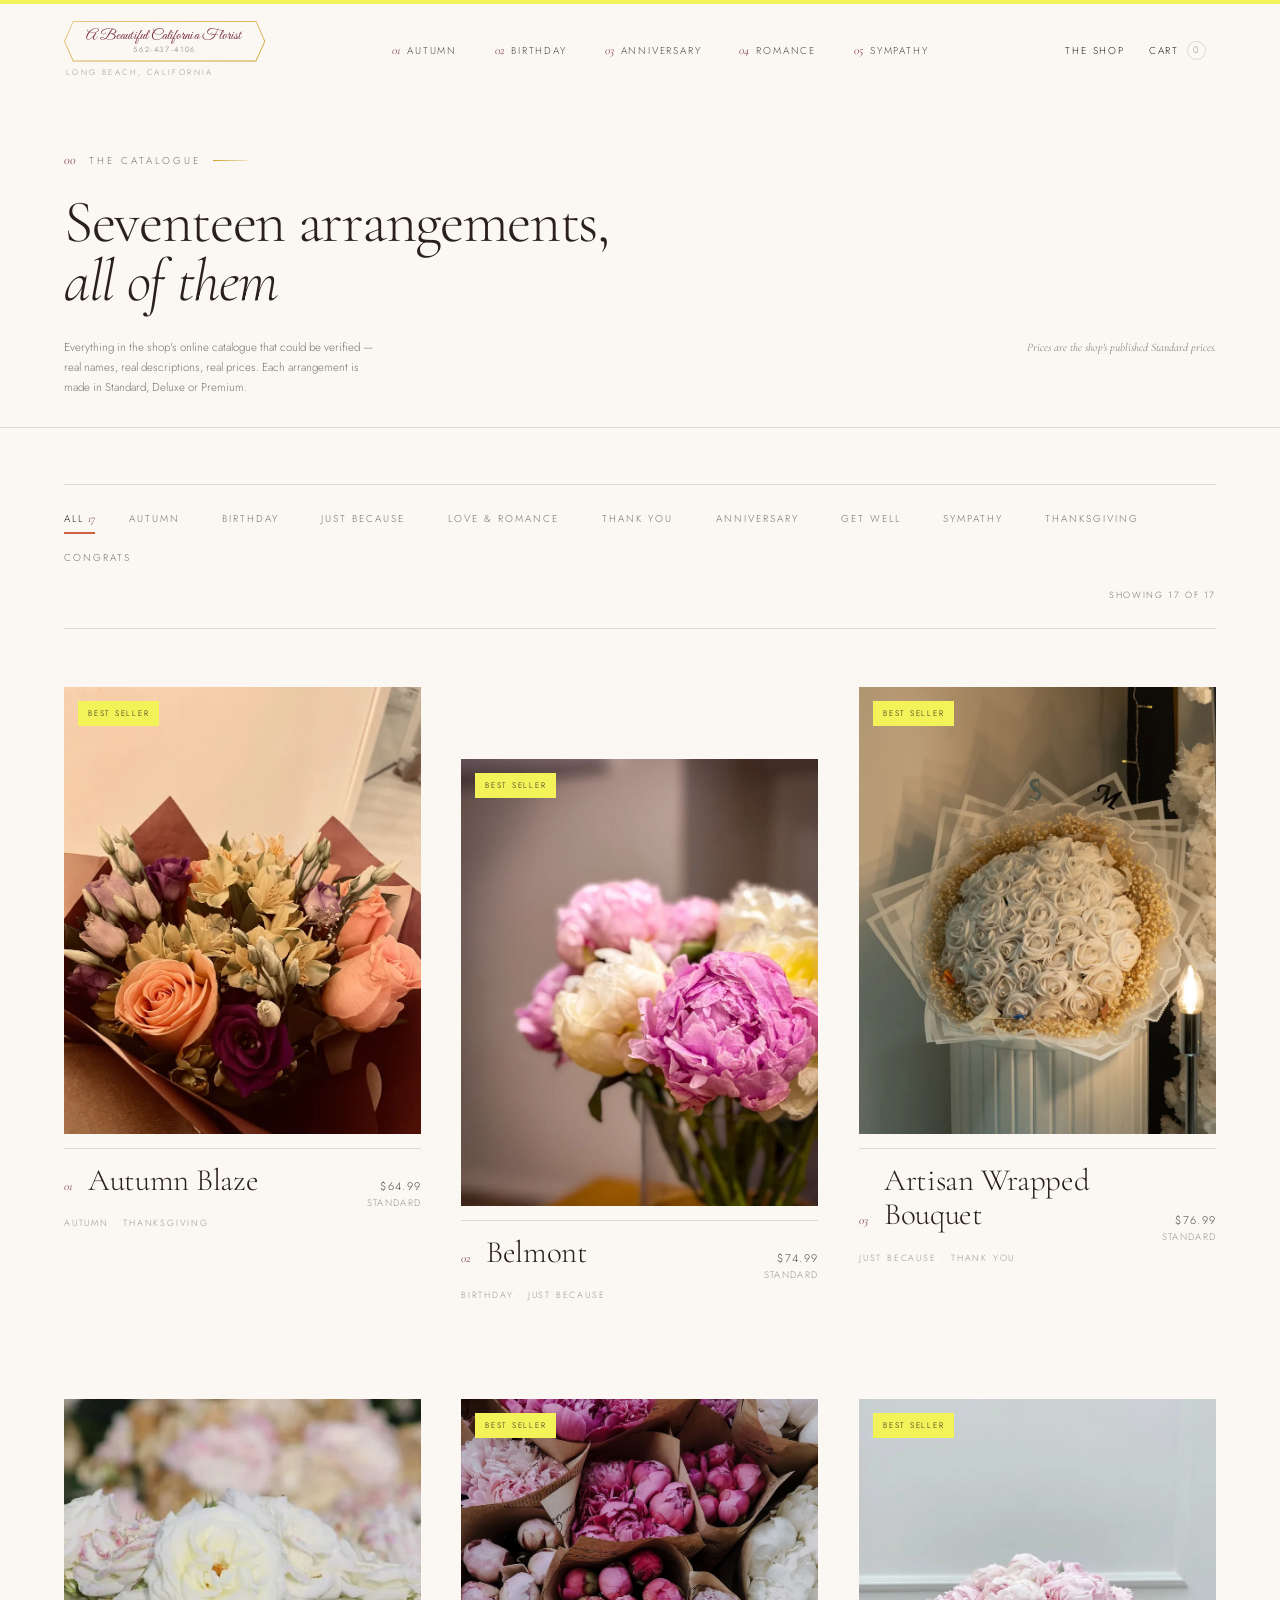
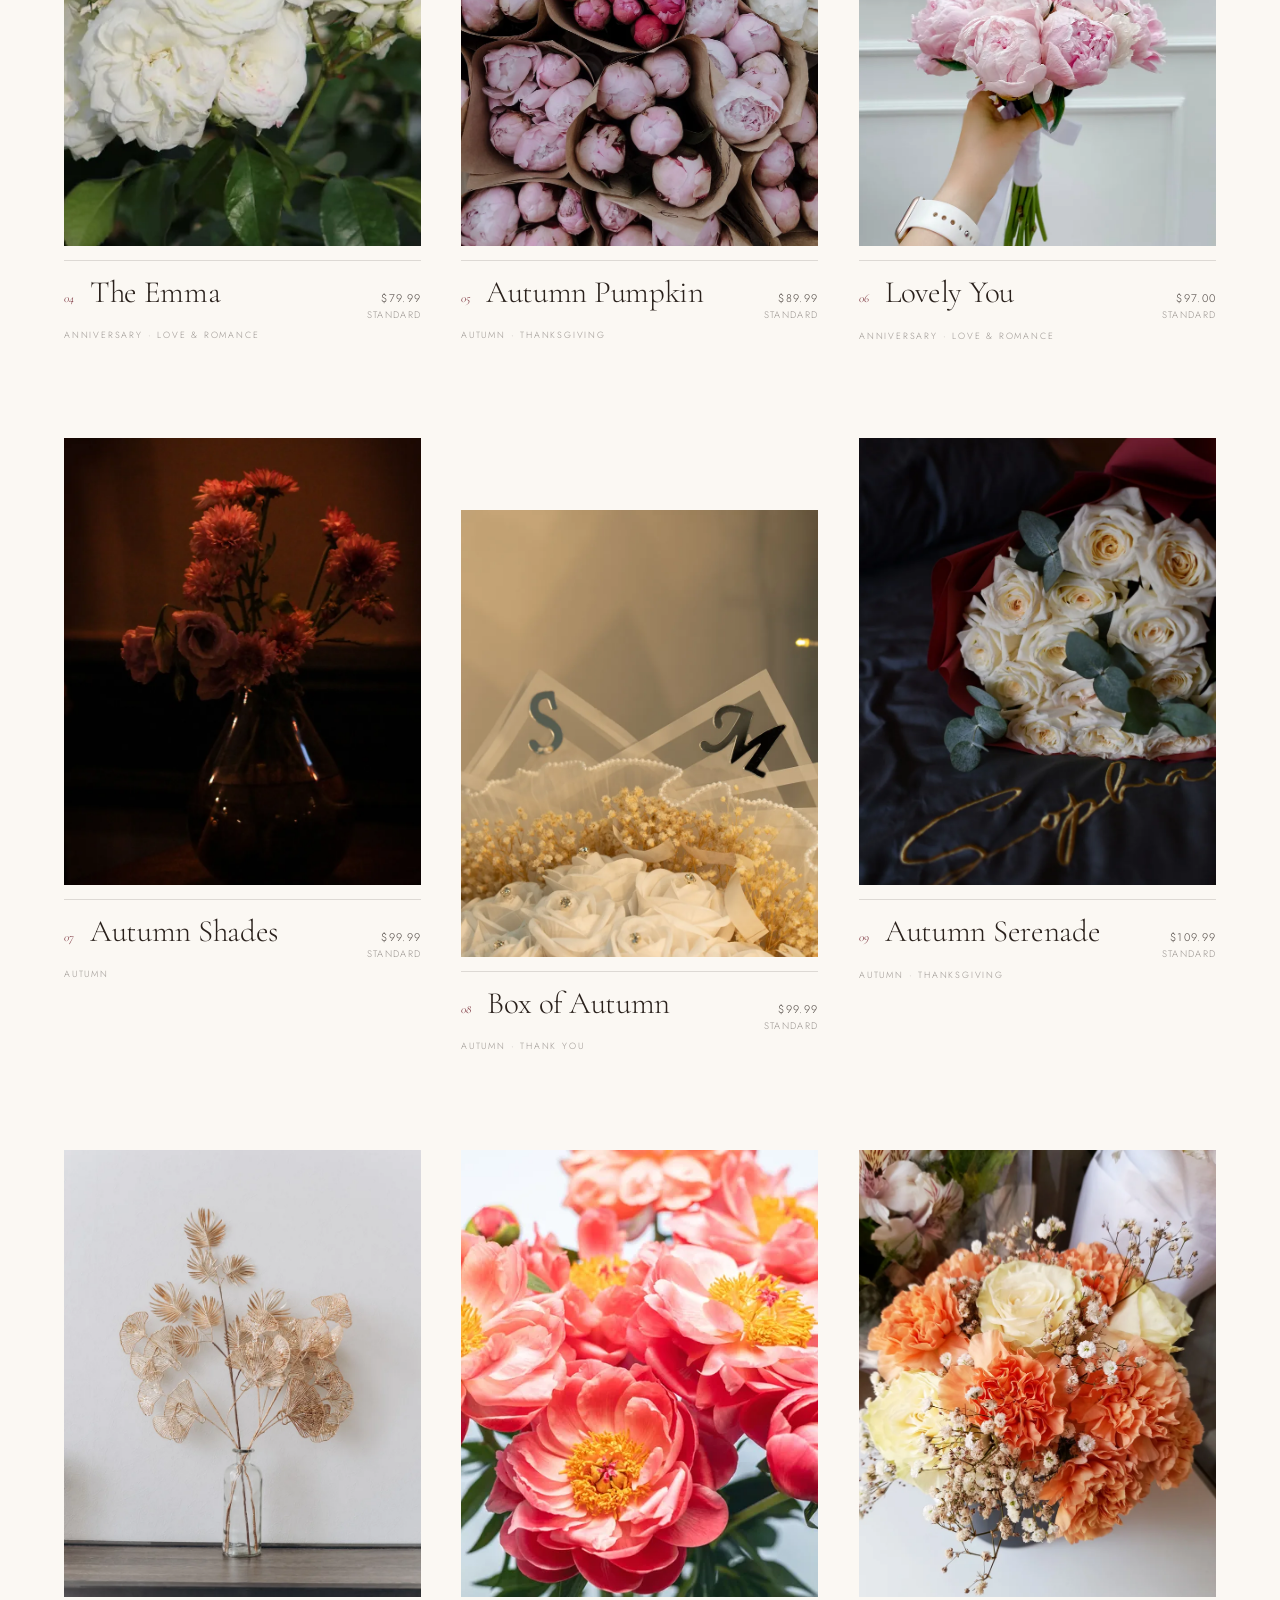
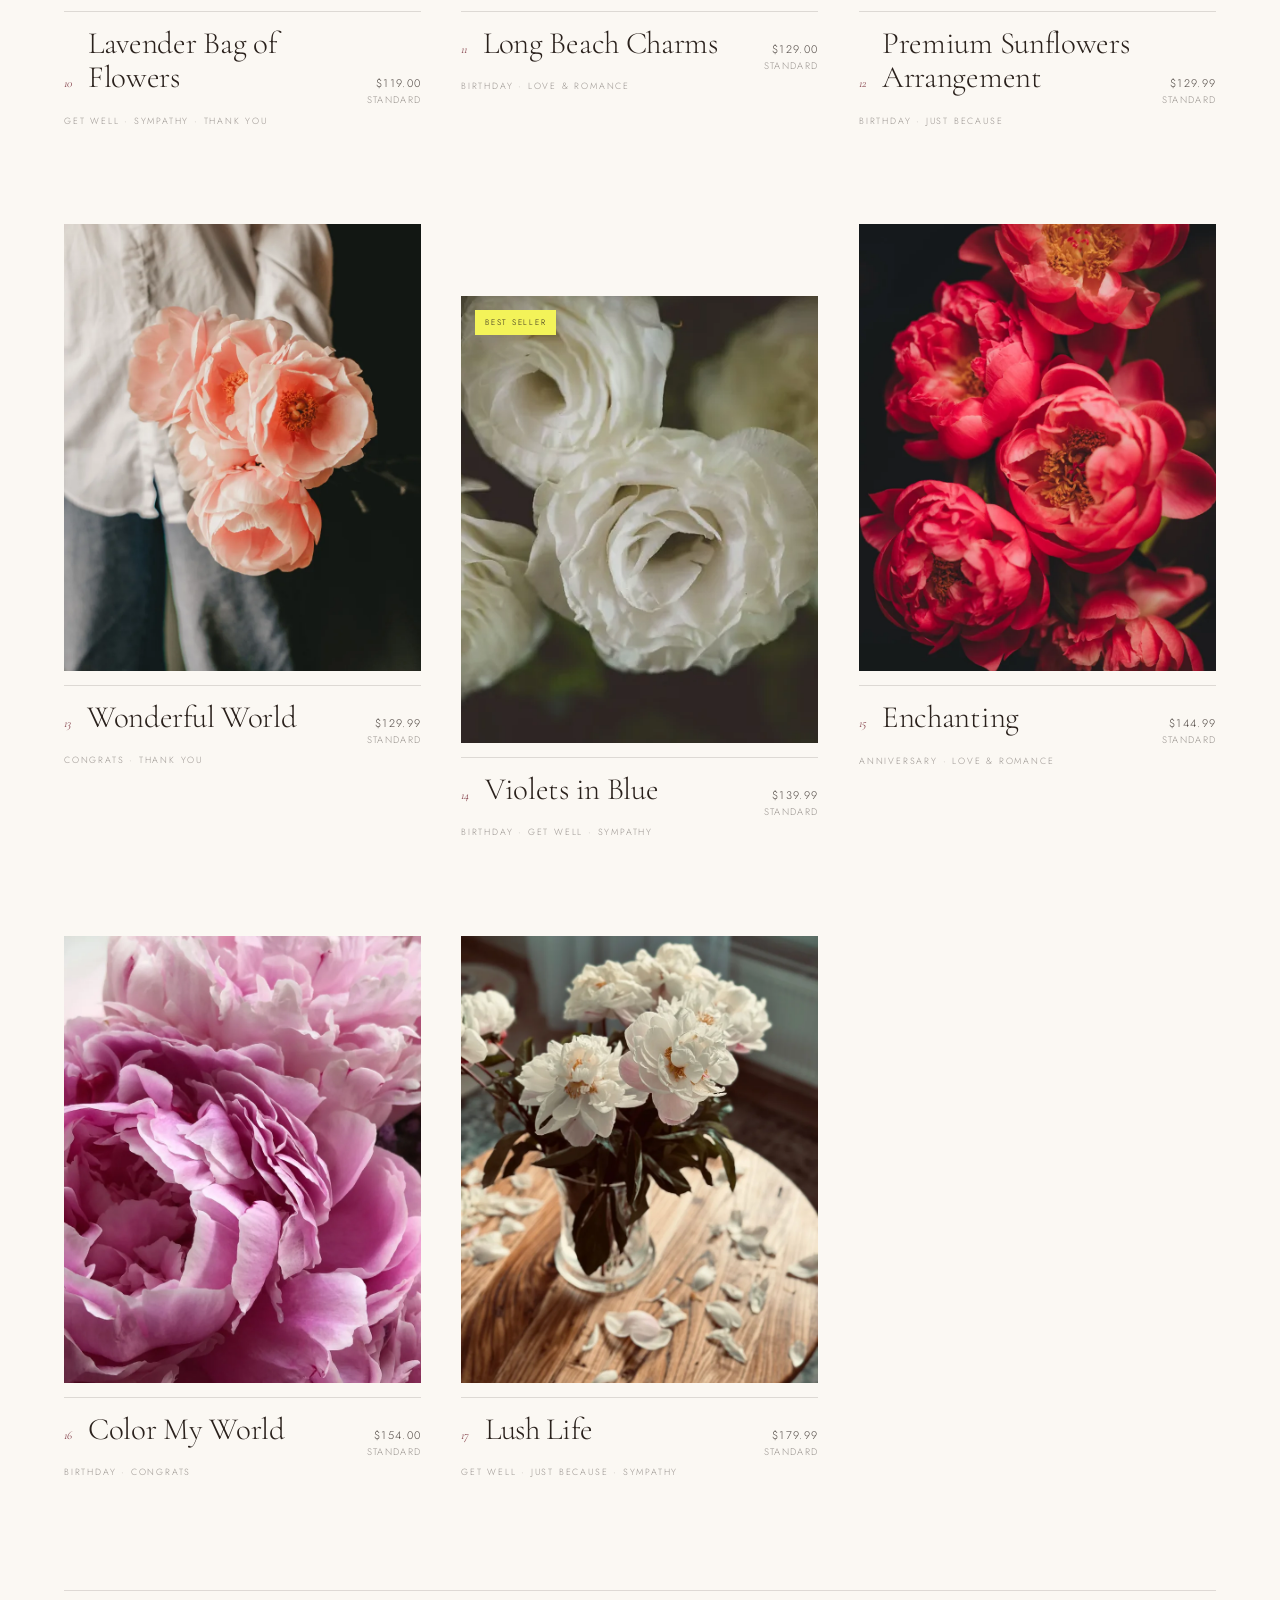
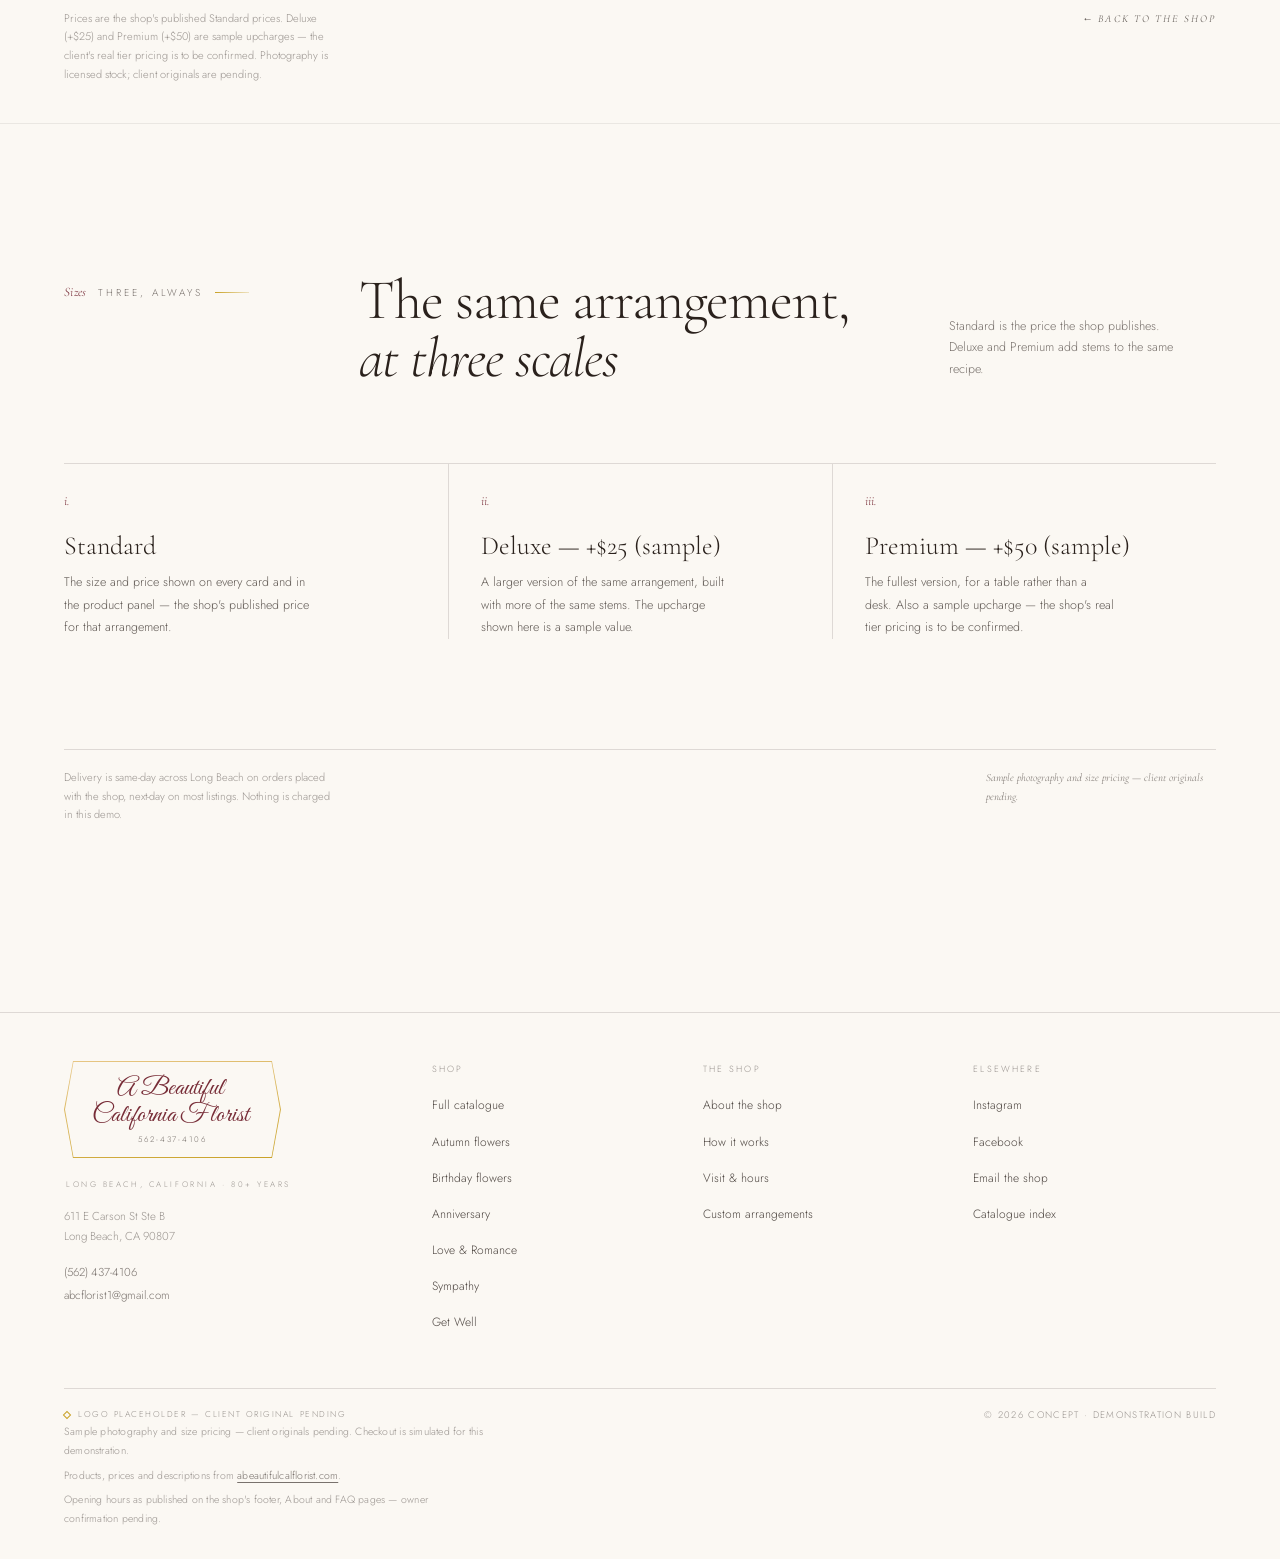
==== collection.html @ d6b0576f "Client preview: Concept A — Editorial" ====
<!doctype html>
<html lang="en" class="no-js">
<head>
<meta charset="utf-8">
<meta name="viewport" content="width=device-width, initial-scale=1">
<title>The Catalogue — A Beautiful California Florist</title>
<meta name="description" content="The full catalogue of A Beautiful California Florist, Long Beach: seventeen arrangements with the shop's own names, descriptions and prices, in three sizes.">
<meta name="theme-color" content="#FBF8F3">
<link rel="stylesheet" href="assets/fonts.css">
<link rel="stylesheet" href="assets/css/concept.css">
<link rel="stylesheet" href="assets/css/overlay.css">
<script>document.documentElement.classList.remove('no-js');document.documentElement.classList.add('js');</script>
<noscript><style>[data-reveal]{opacity:1!important;transform:none!important}.hero-title .line>span{transform:none!important}</style></noscript>
<script defer src="assets/vendor/motion.min.js"></script>
<script defer src="assets/vendor/embla.umd.js"></script>
<script defer src="assets/data/client-catalogue.js"></script>
<script defer src="assets/js/abc-motion.js"></script>
<script defer src="assets/js/catalogue.js"></script>
<script defer src="assets/js/concept.js"></script>
</head>
<body data-page="collection">

<a class="skip-link" href="#main">Skip to content</a>

<header class="site-header" data-header>
  <div class="wrap header-inner">
    <a class="brand" href="index.html" aria-label="A Beautiful California Florist — home">
      <span class="brand-hex">
        <span class="brand-script">A Beautiful California Florist</span>
        <span class="brand-phone">562-437-4106</span>
      </span>
      <span class="brand-sub">Long Beach, California</span>
    </a>

    <nav class="nav-index" aria-label="Shop by occasion">
      <ol>
        <li><a href="index.html#collection" data-nav-filter="autumn"><span class="idx">01</span>Autumn</a></li>
        <li><a href="index.html#collection" data-nav-filter="birthday"><span class="idx">02</span>Birthday</a></li>
        <li><a href="index.html#collection" data-nav-filter="anniversary"><span class="idx">03</span>Anniversary</a></li>
        <li><a href="index.html#collection" data-nav-filter="love-and-romance"><span class="idx">04</span>Romance</a></li>
        <li><a href="index.html#collection" data-nav-filter="sympathy-and-funeral"><span class="idx">05</span>Sympathy</a></li>
      </ol>
    </nav>

    <div class="header-tools">
      <a class="tool-btn tool-btn--catalogue" href="index.html">The shop</a>
      <button class="tool-btn" type="button" data-cart-open aria-haspopup="dialog" aria-controls="cart-drawer">
        Cart <span class="cart-count" data-cart-count data-empty="true">0</span>
      </button>
      <button class="menu-trigger tool-btn" type="button" data-menu-open aria-expanded="false" aria-controls="menu-panel">
        <span>Menu</span>
        <span class="bars" aria-hidden="true"><span></span><span></span></span>
      </button>
    </div>
  </div>
</header>

<main id="main">

  <section class="page-head">
    <div class="wrap" data-cascade data-cascade-step="80">
      <p class="eyebrow" data-reveal><span class="num">00</span>The Catalogue</p>
      <h1 class="page-title" data-reveal>Seventeen arrangements,<br><em>all of them</em></h1>
      <div class="page-head-foot" data-reveal>
        <p>Everything in the shop's online catalogue that could be verified — real names, real descriptions, real prices. Each arrangement is made in Standard, Deluxe or Premium.</p>
        <p class="italic-cap">Prices are the shop's published Standard prices.</p>
      </div>
    </div>
  </section>

  <section class="section catalogue" id="catalogue" aria-labelledby="catalogue-title">
    <div class="wrap">
      <h2 class="sr-only" id="catalogue-title">All arrangements</h2>

      <div class="filters" role="group" aria-label="Filter by occasion" data-filters></div>

      <div class="product-grid" data-product-grid data-products="all">
        <noscript>
          <p class="section-note">The catalogue is loaded from the shop's data file. Enable JavaScript to browse it.</p>
        </noscript>
      </div>

      <div class="collection-foot">
        <p>Prices are the shop's published Standard prices. Deluxe (+$25) and Premium (+$50) are sample upcharges — the client's real tier pricing is to be confirmed. Photography is licensed stock; client originals are pending.</p>
        <p class="italic-cap"><a class="ulink" href="index.html">← Back to the shop</a></p>
      </div>
    </div>
  </section>

  <section class="section" aria-labelledby="sizes-title" style="border-top:1px solid var(--rule-soft)">
    <div class="wrap">
      <header class="sec-head" data-cascade data-cascade-step="80">
        <p class="eyebrow" data-reveal><span class="num">Sizes</span>Three, always</p>
        <h2 class="sec-title" id="sizes-title" data-reveal>The same arrangement,<br><em>at three scales</em></h2>
        <p class="sec-note" data-reveal>Standard is the price the shop publishes. Deluxe and Premium add stems to the same recipe.</p>
      </header>
      <div class="steps" data-cascade data-cascade-step="90">
        <article class="step" data-reveal>
          <span class="step-no">i.</span>
          <h3>Standard</h3>
          <p>The size and price shown on every card and in the product panel — the shop's published price for that arrangement.</p>
        </article>
        <article class="step" data-reveal>
          <span class="step-no">ii.</span>
          <h3>Deluxe — +$25 (sample)</h3>
          <p>A larger version of the same arrangement, built with more of the same stems. The upcharge shown here is a sample value.</p>
        </article>
        <article class="step" data-reveal>
          <span class="step-no">iii.</span>
          <h3>Premium — +$50 (sample)</h3>
          <p>The fullest version, for a table rather than a desk. Also a sample upcharge — the shop's real tier pricing is to be confirmed.</p>
        </article>
      </div>
      <div class="collection-foot">
        <p>Delivery is same-day across Long Beach on orders placed with the shop, next-day on most listings. Nothing is charged in this demo.</p>
        <p class="italic-cap">Sample photography and size pricing — client originals pending.</p>
      </div>
    </div>
  </section>

</main>

<footer class="site-footer">
  <div class="wrap">
    <div class="footer-grid">
      <div class="footer-brand">
        <span class="brand-hex footer-hex">
          <span class="brand-script">A Beautiful<br>California Florist</span>
          <span class="brand-phone">562-437-4106</span>
        </span>
        <span class="brand-sub">Long Beach, California · 80+ years</span>
        <p>611 E Carson St Ste B<br>Long Beach, CA 90807</p>
        <div class="footer-contact">
          <a href="tel:+15624374106">(562) 437-4106</a>
          <a href="mailto:abcflorist1@gmail.com">abcflorist1@gmail.com</a>
        </div>
      </div>
      <nav class="footer-col" aria-label="Shop by occasion">
        <h4>Shop</h4>
        <ul>
          <li><a href="collection.html">Full catalogue</a></li>
          <li><a href="index.html#collection" data-footer-filter="autumn">Autumn flowers</a></li>
          <li><a href="index.html#collection" data-footer-filter="birthday">Birthday flowers</a></li>
          <li><a href="index.html#collection" data-footer-filter="anniversary">Anniversary</a></li>
          <li><a href="index.html#collection" data-footer-filter="love-and-romance">Love &amp; Romance</a></li>
          <li><a href="index.html#collection" data-footer-filter="sympathy-and-funeral">Sympathy</a></li>
          <li><a href="index.html#collection" data-footer-filter="get-well">Get Well</a></li>
        </ul>
      </nav>
      <nav class="footer-col" aria-label="The shop">
        <h4>The shop</h4>
        <ul>
          <li><a href="index.html#house">About the shop</a></li>
          <li><a href="index.html#atelier">How it works</a></li>
          <li><a href="index.html#visit">Visit &amp; hours</a></li>
          <li><a href="index.html#visit">Custom arrangements</a></li>
        </ul>
      </nav>
      <div class="footer-col">
        <h4>Elsewhere</h4>
        <ul>
          <li><a href="https://www.instagram.com/abc_florist/" rel="noopener">Instagram</a></li>
          <li><a href="https://www.facebook.com/abeautifulcaliforniaflorist/" rel="noopener">Facebook</a></li>
          <li><a href="mailto:abcflorist1@gmail.com">Email the shop</a></li>
          <li><a href="collection.html#catalogue">Catalogue index</a></li>
        </ul>
      </div>
    </div>

    <div class="footer-bottom">
      <div>
        <p class="logo-note">Logo placeholder — client original pending</p>
        <p class="footer-note">Sample photography and size pricing — client originals pending. Checkout is simulated for this demonstration.</p>
        <p class="footer-note">Products, prices and descriptions from <a href="https://abeautifulcalflorist.com">abeautifulcalflorist.com</a>.</p>
        <p class="footer-note">Opening hours as published on the shop's footer, About and FAQ pages — owner confirmation pending.</p>
      </div>
      <span>© 2026 Concept · Demonstration build</span>
    </div>
  </div>
</footer>

<!-- ================= OVERLAYS ================= -->
<div class="scrim" data-scrim hidden></div>

<!-- Cart drawer -->
<aside class="drawer" id="cart-drawer" role="dialog" aria-modal="true" aria-labelledby="cart-title" aria-hidden="true" hidden tabindex="-1" data-cart-drawer>
  <div class="drawer-head">
    <div class="d-title">
      <h2 id="cart-title">Your cart</h2>
      <span class="d-count" data-cart-count-label>Empty</span>
    </div>
    <button class="overlay-close" type="button" data-cart-close aria-label="Close cart"><span class="x" aria-hidden="true"></span>Close</button>
  </div>

  <div class="drawer-body" data-cart-body></div>

  <div class="drawer-foot">
    <div class="gift-wrap" data-gift-wrap>
      <label for="gift-message">Gift message <span class="g-hint">saved with your order</span></label>
      <textarea id="gift-message" data-gift maxlength="240" rows="2" placeholder="For the table on Sunday — with love, A." aria-describedby="gift-error"></textarea>
      <p class="field-error" id="gift-error" data-error></p>
    </div>
    <div class="subtotal">
      <span class="st-label">Subtotal</span>
      <span class="st-val" data-subtotal>$0.00</span>
    </div>
    <p class="demo-note">Demo store — no payment is taken. Prices are the shop's published prices.</p>
    <button class="btn btn--solid" type="button" data-checkout-start disabled><span>Continue to checkout</span><span class="arw" aria-hidden="true">→</span></button>
    <p class="cart-live" role="status" aria-live="polite" data-cart-live></p>
  </div>
</aside>

<!-- Product modal -->
<div class="modal" id="product-modal" role="dialog" aria-modal="true" aria-labelledby="pm-title" aria-hidden="true" hidden data-product-modal>
  <div class="modal-panel" data-modal-panel>
    <div class="modal-head">
      <span class="m-eyebrow" data-pm-eyebrow>Arrangement</span>
      <button class="overlay-close" type="button" data-modal-close aria-label="Close product details"><span class="x" aria-hidden="true"></span>Close</button>
    </div>

    <div class="modal-grid">
      <div class="pm-gallery">
        <div class="pm-stage" data-pm-stage>
          <picture>
            <source data-pm-source type="image/webp"
                    srcset="assets/img/resp/pink-cream-peonies-vase-800.webp 800w, assets/img/resp/pink-cream-peonies-vase-1600.webp 1600w, assets/img/resp/pink-cream-peonies-vase-2560.webp 2560w, assets/img/resp/pink-cream-peonies-vase-3000.webp 3000w"
                    sizes="(min-width: 900px) 46vw, 92vw">
            <img data-pm-image src="assets/img/resp/pink-cream-peonies-vase-1600.jpg" width="3000" height="4000" alt="">
          </picture>
          <button class="zoom-btn" type="button" data-zoom-toggle aria-pressed="false" aria-label="Zoom image">
            <span class="zi" aria-hidden="true"></span><span data-zoom-label>Zoom</span>
          </button>
          <span class="zoom-hint" data-zoom-hint aria-hidden="true">Click to zoom · arrows to pan</span>
        </div>
        <div class="pm-thumbs" role="group" aria-label="Product images" data-pm-thumbs></div>
      </div>

      <div class="pm-info">
        <span class="pm-no" data-pm-no></span>
        <h2 class="pm-title" id="pm-title" data-pm-title></h2>
        <p class="pm-occasion" data-pm-occasion></p>

        <div class="pm-price-row">
          <span class="pm-price" data-pm-price></span>
          <span class="pm-price-note" data-pm-price-note></span>
        </div>

        <p class="pm-blurb" data-pm-blurb></p>

        <fieldset class="pm-sizes" data-pm-sizes>
          <legend>Size</legend>
          <div class="size-list" data-size-list></div>
        </fieldset>

        <div class="pm-actions">
          <button class="btn btn--solid" type="button" data-add-to-cart><span>Add to cart<span data-pm-add-price></span></span><span class="arw" aria-hidden="true">→</span></button>
          <a class="btn btn--quiet" href="index.html#visit" data-pm-enquire><span>Ask about this arrangement</span></a>
        </div>

        <div class="pm-meta">
          <span><b>Occasions</b> <span data-pm-occasions></span></span>
          <span><b>Sizes</b> <span data-pm-sizes-note></span></span>
          <span><b>Delivery</b> Same-day across Long Beach, next-day on most listings. Hand-delivered by our own drivers.</span>
          <span><b>Before it goes</b> A photograph of your arrangement is sent to you before delivery.</span>
        </div>

        <p class="pm-source">Sample photography — client originals pending. Name, price and description as published by the shop.</p>
      </div>
    </div>
  </div>
</div>

<!-- Checkout -->
<div class="checkout" id="checkout" role="dialog" aria-modal="true" aria-labelledby="co-title" aria-hidden="true" hidden data-checkout>
  <div class="checkout-panel">
    <div class="co-head">
      <div class="co-top">
        <span class="co-brand">A Beautiful California Florist <span>Checkout</span></span>
        <button class="overlay-close" type="button" data-checkout-close aria-label="Close checkout"><span class="x" aria-hidden="true"></span>Close</button>
      </div>
      <ol class="co-steps" data-co-steps aria-label="Checkout steps">
        <li class="co-step" data-state="current"><span class="n">i.</span>Details</li>
        <li class="co-step" data-state="todo"><span class="n">ii.</span>Delivery</li>
        <li class="co-step" data-state="todo"><span class="n">iii.</span>Review</li>
        <li class="co-step" data-state="todo"><span class="n">iv.</span>Confirmed</li>
      </ol>
      <p class="co-demo">Demo checkout — no payment is taken, no order is placed.</p>
    </div>

    <div class="co-body">
      <form novalidate data-checkout-form>
        <!-- step 1 -->
        <section class="co-panel is-active" data-co-panel="details" aria-labelledby="co-title">
          <h3 id="co-title">Who is it for?</h3>
          <p class="co-sub">We only use this to confirm the delivery. It is not stored anywhere but this browser.</p>
          <div class="co-fields two">
            <div class="field" data-field>
              <label for="co-name">Full name</label>
              <input id="co-name" name="name" type="text" autocomplete="name" required aria-describedby="co-name-error">
              <p class="field-error" id="co-name-error" data-error></p>
            </div>
            <div class="field" data-field>
              <label for="co-email">Email</label>
              <input id="co-email" name="email" type="email" autocomplete="email" required aria-describedby="co-email-error">
              <p class="field-error" id="co-email-error" data-error></p>
            </div>
            <div class="field span2" data-field>
              <label for="co-phone">Phone <span style="text-transform:none;letter-spacing:0.04em">(for the driver)</span></label>
              <input id="co-phone" name="phone" type="tel" autocomplete="tel" required aria-describedby="co-phone-error">
              <p class="field-error" id="co-phone-error" data-error></p>
            </div>
          </div>
        </section>

        <!-- step 2 — delivery or pick-up, then when -->
        <section class="co-panel" data-co-panel="delivery" aria-labelledby="co-delivery-title">
          <h3 id="co-delivery-title">Delivery or pick-up?</h3>
          <p class="co-sub">How the flowers reach you, and when. Demo only — nothing is dispatched and nothing will be waiting at the counter.</p>

          <fieldset class="co-choice">
            <legend>Method</legend>
            <label class="co-choice__opt">
              <input type="radio" name="fulfilment" value="delivery" checked>
              <span class="co-choice__mark" aria-hidden="true"></span>
              <span class="co-choice__body">
                <span class="co-choice__label">Deliver to an address</span>
                <span class="co-choice__note">Same-day across Long Beach, next-day on most listings — hand-delivered by our own drivers.</span>
              </span>
            </label>
            <label class="co-choice__opt">
              <input type="radio" name="fulfilment" value="pickup">
              <span class="co-choice__mark" aria-hidden="true"></span>
              <span class="co-choice__body">
                <span class="co-choice__label">Pick up at the shop</span>
                <span class="co-choice__note">611 E Carson St Ste B, Long Beach — Mon–Fri 9–5, Sat 9–3, closed Sunday.</span>
              </span>
            </label>
          </fieldset>

          <div class="co-address-block" data-co-address-block>
            <div class="co-fields two">
              <div class="field span2" data-field>
                <label for="co-address">Street address</label>
                <input id="co-address" name="address" type="text" autocomplete="street-address" required data-required-when-delivery aria-describedby="co-address-error">
                <p class="field-error" id="co-address-error" data-error></p>
              </div>
              <div class="field" data-field>
                <label for="co-city">City</label>
                <input id="co-city" name="city" type="text" autocomplete="address-level2" value="Long Beach" required data-required-when-delivery aria-describedby="co-city-error">
                <p class="field-error" id="co-city-error" data-error></p>
              </div>
              <div class="field" data-field>
                <label for="co-zip">ZIP</label>
                <input id="co-zip" name="zip" type="text" inputmode="numeric" autocomplete="postal-code" required data-required-when-delivery aria-describedby="co-zip-error">
                <p class="field-error" id="co-zip-error" data-error></p>
              </div>
              <div class="field span2" data-field>
                <label for="co-notes">Note for the driver <span style="text-transform:none;letter-spacing:0.04em">(optional)</span></label>
                <input id="co-notes" name="notes" type="text" placeholder="Gate code, doorman, leave with the neighbour">
                <p class="field-error" data-error></p>
              </div>
            </div>
          </div>

          <p class="co-pickup-note" data-co-pickup-note hidden>Collect from the counter at 611 E Carson St Ste B, between the hours above. Nothing is held for you in this demo.</p>

          <div class="co-fields two co-when">
            <div class="field" data-field>
              <label for="co-date" data-co-date-label>Preferred delivery date</label>
              <input id="co-date" name="date" type="date" required aria-describedby="co-date-error">
              <p class="field-error" id="co-date-error" data-error></p>
            </div>
            <div class="field" data-field>
              <label for="co-window">Delivery window</label>
              <select id="co-window" name="window" required aria-describedby="co-window-error">
                <option value="">Choose a window</option>
                <option>Morning, 9:00 – 12:00</option>
                <option>Afternoon, 12:00 – 4:00</option>
                <option>Evening, 4:00 – 6:00</option>
              </select>
              <p class="field-error" id="co-window-error" data-error></p>
            </div>
          </div>
        </section>

        <!-- step 3 -->
        <section class="co-panel" data-co-panel="review" aria-labelledby="co-review-title">
          <h3 id="co-review-title">Review</h3>
          <p class="co-sub">Check the sizes and quantities. Nothing is charged.</p>
          <div class="co-summary" data-co-summary></div>
          <div class="co-gift" data-co-gift></div>
          <div class="demo-banner">
            <span class="db-mark">i.</span>
            <span><strong>Demo only — no payment will be taken.</strong> This is a design concept; no order is placed and no details leave your browser.</span>
          </div>
          <div class="co-totals">
            <div class="row"><span>Subtotal</span><span data-co-subtotal>$0.00</span></div>
            <div class="row"><span>Delivery</span><span>Included — demo</span></div>
            <div class="row"><span>Tax</span><span>Not applicable — demo</span></div>
            <div class="row grand"><span class="g-label">Total</span><span class="g-val" data-co-total>$0.00</span></div>
          </div>
        </section>

        <!-- step 4 — order confirmation -->
        <section class="co-panel" data-co-panel="success" aria-labelledby="co-success-title">
          <div class="co-success">
            <span class="cs-mark" aria-hidden="true">✓</span>
            <p class="cs-eyebrow">Order confirmed · demonstration</p>
            <h3 id="co-success-title">Order confirmed</h3>
            <p data-co-success-copy>Nothing has been charged and no flowers are on their way — this is a demonstration storefront. The cart has been cleared and the gift message saved with the demo order, as it would be.</p>
            <p class="order-no"><span>Reference</span><span data-co-order-no>ABCF-0000</span></p>
          </div>

          <div class="co-confirm" data-co-confirm></div>

          <div class="demo-banner">
            <span class="db-mark">i.</span>
            <span><strong>Demo order — nothing was charged and nothing is being delivered.</strong> No details left this browser and no confirmation email was sent. The reference number is a sample.</span>
          </div>

          <div class="co-actions">
            <p class="co-after">Your cart is empty. The next arrangement gets a photograph before it leaves the shop.</p>
            <a class="btn btn--quiet" href="collection.html" data-continue-shopping><span>Continue shopping</span><span class="arw" aria-hidden="true">→</span></a>
          </div>
        </section>
      </form>
    </div>

    <div class="co-foot">
      <button class="btn btn--back" type="button" data-co-back hidden><span>← Back</span></button>
      <button class="btn btn--solid" type="button" data-co-next><span data-co-next-label>Continue</span><span class="arw" aria-hidden="true">→</span></button>
    </div>
  </div>
</div>

<!-- Mobile menu -->
<div class="menu-panel" id="menu-panel" role="dialog" aria-modal="true" aria-labelledby="menu-title" aria-hidden="true" hidden data-menu-panel>
  <div class="menu-head">
    <span class="brand-script" id="menu-title">A Beautiful California Florist</span>
    <button class="overlay-close" type="button" data-menu-close aria-label="Close menu"><span class="x" aria-hidden="true"></span>Close</button>
  </div>
  <div class="menu-body">
    <ol class="menu-list">
      <li><a href="index.html#collection" data-menu-link><span class="mi-no">01</span><span class="mi-name">Flowers</span><span class="mi-note">Autumn</span></a></li>
      <li><a href="index.html#house" data-menu-link><span class="mi-no">02</span><span class="mi-name">The Shop</span><span class="mi-note">80+ years</span></a></li>
      <li><a href="index.html#atelier" data-menu-link><span class="mi-no">03</span><span class="mi-name">How it works</span><span class="mi-note">Delivery</span></a></li>
      <li><a href="index.html#visit" data-menu-link><span class="mi-no">04</span><span class="mi-name">Visit</span><span class="mi-note">Carson St</span></a></li>
      <li><a href="index.html#collection" data-nav-filter="sympathy-and-funeral"><span class="mi-no">05</span><span class="mi-name">Sympathy</span><span class="mi-note">Condolence</span></a></li>
    </ol>
    <div style="margin-top:26px"><a class="ulink" href="collection.html#catalogue">You are here — the full catalogue</a></div>
  </div>
  <div class="menu-foot">
    <p>611 E Carson St Ste B, Long Beach, CA 90807<br>Mon–Fri 9–5 · Sat 9–3 · Sun closed</p>
    <div class="m-row">
      <a class="ulink" href="tel:+15624374106">(562) 437-4106</a>
      <a class="ulink" href="mailto:abcflorist1@gmail.com">Email</a>
    </div>
  </div>
</div>

</body>
</html>
---- assets/fonts.css ----
/* Self-hosted (latin subset) downloaded from Google Fonts — OFL licensed */
/* cormorant */
@font-face {
  font-family: 'Cormorant Garamond';
  font-style: italic;
  font-weight: 300;
  font-display: swap;
  src: url(fonts/cormorant-co3smX5slCNuHLi8bLeY9MK7whWMhyjYrGFEsdtdc62E6zd5rDD-htM8Efs.woff2) format('woff2');
  unicode-range: U+0100-02BA, U+02BD-02C5, U+02C7-02CC, U+02CE-02D7, U+02DD-02FF, U+0304, U+0308, U+0329, U+1D00-1DBF, U+1E00-1E9F, U+1EF2-1EFF, U+2020, U+20A0-20AB, U+20AD-20C4, U+2113, U+2C60-2C7F, U+A720-A7FF;
}


@font-face {
  font-family: 'Cormorant Garamond';
  font-style: italic;
  font-weight: 300;
  font-display: swap;
  src: url(fonts/cormorant-co3smX5slCNuHLi8bLeY9MK7whWMhyjYrGFEsdtdc62E6zd5rDD-iNM8.woff2) format('woff2');
  unicode-range: U+0000-00FF, U+0131, U+0152-0153, U+02BB-02BC, U+02C6, U+02DA, U+02DC, U+0304, U+0308, U+0329, U+2000-206F, U+20AC, U+2122, U+2191, U+2193, U+2212, U+2215, U+FEFF, U+FFFD;
}


@font-face {
  font-family: 'Cormorant Garamond';
  font-style: normal;
  font-weight: 300;
  font-display: swap;
  src: url(fonts/cormorant-co3bmX5slCNuHLi8bLeY9MK7whWMhyjYp3tKgS4.woff2) format('woff2');
  unicode-range: U+0100-02BA, U+02BD-02C5, U+02C7-02CC, U+02CE-02D7, U+02DD-02FF, U+0304, U+0308, U+0329, U+1D00-1DBF, U+1E00-1E9F, U+1EF2-1EFF, U+2020, U+20A0-20AB, U+20AD-20C4, U+2113, U+2C60-2C7F, U+A720-A7FF;
}


@font-face {
  font-family: 'Cormorant Garamond';
  font-style: normal;
  font-weight: 300;
  font-display: swap;
  src: url(fonts/cormorant-co3bmX5slCNuHLi8bLeY9MK7whWMhyjYqXtK.woff2) format('woff2');
  unicode-range: U+0000-00FF, U+0131, U+0152-0153, U+02BB-02BC, U+02C6, U+02DA, U+02DC, U+0304, U+0308, U+0329, U+2000-206F, U+20AC, U+2122, U+2191, U+2193, U+2212, U+2215, U+FEFF, U+FFFD;
}


@font-face {
  font-family: 'Cormorant Garamond';
  font-style: normal;
  font-weight: 400;
  font-display: swap;
  src: url(fonts/cormorant-co3bmX5slCNuHLi8bLeY9MK7whWMhyjYp3tKgS4.woff2) format('woff2');
  unicode-range: U+0100-02BA, U+02BD-02C5, U+02C7-02CC, U+02CE-02D7, U+02DD-02FF, U+0304, U+0308, U+0329, U+1D00-1DBF, U+1E00-1E9F, U+1EF2-1EFF, U+2020, U+20A0-20AB, U+20AD-20C4, U+2113, U+2C60-2C7F, U+A720-A7FF;
}


@font-face {
  font-family: 'Cormorant Garamond';
  font-style: normal;
  font-weight: 400;
  font-display: swap;
  src: url(fonts/cormorant-co3bmX5slCNuHLi8bLeY9MK7whWMhyjYqXtK.woff2) format('woff2');
  unicode-range: U+0000-00FF, U+0131, U+0152-0153, U+02BB-02BC, U+02C6, U+02DA, U+02DC, U+0304, U+0308, U+0329, U+2000-206F, U+20AC, U+2122, U+2191, U+2193, U+2212, U+2215, U+FEFF, U+FFFD;
}


@font-face {
  font-family: 'Cormorant Garamond';
  font-style: normal;
  font-weight: 500;
  font-display: swap;
  src: url(fonts/cormorant-co3bmX5slCNuHLi8bLeY9MK7whWMhyjYp3tKgS4.woff2) format('woff2');
  unicode-range: U+0100-02BA, U+02BD-02C5, U+02C7-02CC, U+02CE-02D7, U+02DD-02FF, U+0304, U+0308, U+0329, U+1D00-1DBF, U+1E00-1E9F, U+1EF2-1EFF, U+2020, U+20A0-20AB, U+20AD-20C4, U+2113, U+2C60-2C7F, U+A720-A7FF;
}


@font-face {
  font-family: 'Cormorant Garamond';
  font-style: normal;
  font-weight: 500;
  font-display: swap;
  src: url(fonts/cormorant-co3bmX5slCNuHLi8bLeY9MK7whWMhyjYqXtK.woff2) format('woff2');
  unicode-range: U+0000-00FF, U+0131, U+0152-0153, U+02BB-02BC, U+02C6, U+02DA, U+02DC, U+0304, U+0308, U+0329, U+2000-206F, U+20AC, U+2122, U+2191, U+2193, U+2212, U+2215, U+FEFF, U+FFFD;
}

/* jost */
@font-face {
  font-family: 'Jost';
  font-style: normal;
  font-weight: 300;
  font-display: swap;
  src: url(fonts/jost-92zatBhPNqw73ord4iYl.woff2) format('woff2');
  unicode-range: U+0100-02BA, U+02BD-02C5, U+02C7-02CC, U+02CE-02D7, U+02DD-02FF, U+0304, U+0308, U+0329, U+1D00-1DBF, U+1E00-1E9F, U+1EF2-1EFF, U+2020, U+20A0-20AB, U+20AD-20C4, U+2113, U+2C60-2C7F, U+A720-A7FF;
}


@font-face {
  font-family: 'Jost';
  font-style: normal;
  font-weight: 300;
  font-display: swap;
  src: url(fonts/jost-92zatBhPNqw73oTd4g.woff2) format('woff2');
  unicode-range: U+0000-00FF, U+0131, U+0152-0153, U+02BB-02BC, U+02C6, U+02DA, U+02DC, U+0304, U+0308, U+0329, U+2000-206F, U+20AC, U+2122, U+2191, U+2193, U+2212, U+2215, U+FEFF, U+FFFD;
}


@font-face {
  font-family: 'Jost';
  font-style: normal;
  font-weight: 400;
  font-display: swap;
  src: url(fonts/jost-92zatBhPNqw73ord4iYl.woff2) format('woff2');
  unicode-range: U+0100-02BA, U+02BD-02C5, U+02C7-02CC, U+02CE-02D7, U+02DD-02FF, U+0304, U+0308, U+0329, U+1D00-1DBF, U+1E00-1E9F, U+1EF2-1EFF, U+2020, U+20A0-20AB, U+20AD-20C4, U+2113, U+2C60-2C7F, U+A720-A7FF;
}


@font-face {
  font-family: 'Jost';
  font-style: normal;
  font-weight: 400;
  font-display: swap;
  src: url(fonts/jost-92zatBhPNqw73oTd4g.woff2) format('woff2');
  unicode-range: U+0000-00FF, U+0131, U+0152-0153, U+02BB-02BC, U+02C6, U+02DA, U+02DC, U+0304, U+0308, U+0329, U+2000-206F, U+20AC, U+2122, U+2191, U+2193, U+2212, U+2215, U+FEFF, U+FFFD;
}


@font-face {
  font-family: 'Jost';
  font-style: normal;
  font-weight: 500;
  font-display: swap;
  src: url(fonts/jost-92zatBhPNqw73ord4iYl.woff2) format('woff2');
  unicode-range: U+0100-02BA, U+02BD-02C5, U+02C7-02CC, U+02CE-02D7, U+02DD-02FF, U+0304, U+0308, U+0329, U+1D00-1DBF, U+1E00-1E9F, U+1EF2-1EFF, U+2020, U+20A0-20AB, U+20AD-20C4, U+2113, U+2C60-2C7F, U+A720-A7FF;
}


@font-face {
  font-family: 'Jost';
  font-style: normal;
  font-weight: 500;
  font-display: swap;
  src: url(fonts/jost-92zatBhPNqw73oTd4g.woff2) format('woff2');
  unicode-range: U+0000-00FF, U+0131, U+0152-0153, U+02BB-02BC, U+02C6, U+02DA, U+02DC, U+0304, U+0308, U+0329, U+2000-206F, U+20AC, U+2122, U+2191, U+2193, U+2212, U+2215, U+FEFF, U+FFFD;
}

/* bodoni */
@font-face {
  font-family: 'Bodoni Moda';
  font-style: italic;
  font-weight: 400;
  font-display: swap;
  src: url(fonts/bodoni-aFTB7PxzY382XsXX63LUYJSPUqb0qojSAq1rZLktbNxcXgOFEw.woff2) format('woff2');
  unicode-range: U+0100-02BA, U+02BD-02C5, U+02C7-02CC, U+02CE-02D7, U+02DD-02FF, U+0304, U+0308, U+0329, U+1D00-1DBF, U+1E00-1E9F, U+1EF2-1EFF, U+2020, U+20A0-20AB, U+20AD-20C4, U+2113, U+2C60-2C7F, U+A720-A7FF;
}


@font-face {
  font-family: 'Bodoni Moda';
  font-style: italic;
  font-weight: 400;
  font-display: swap;
  src: url(fonts/bodoni-aFTB7PxzY382XsXX63LUYJSPUqb0qojSAq1rZLktbNxSXgM.woff2) format('woff2');
  unicode-range: U+0000-00FF, U+0131, U+0152-0153, U+02BB-02BC, U+02C6, U+02DA, U+02DC, U+0304, U+0308, U+0329, U+2000-206F, U+20AC, U+2122, U+2191, U+2193, U+2212, U+2215, U+FEFF, U+FFFD;
}


@font-face {
  font-family: 'Bodoni Moda';
  font-style: normal;
  font-weight: 400;
  font-display: swap;
  src: url(fonts/bodoni-aFTQ7PxzY382XsXX63LUYJSESKjEXw.woff2) format('woff2');
  unicode-range: U+0100-02BA, U+02BD-02C5, U+02C7-02CC, U+02CE-02D7, U+02DD-02FF, U+0304, U+0308, U+0329, U+1D00-1DBF, U+1E00-1E9F, U+1EF2-1EFF, U+2020, U+20A0-20AB, U+20AD-20C4, U+2113, U+2C60-2C7F, U+A720-A7FF;
}


@font-face {
  font-family: 'Bodoni Moda';
  font-style: normal;
  font-weight: 400;
  font-display: swap;
  src: url(fonts/bodoni-aFTQ7PxzY382XsXX63LUYJSKSKg.woff2) format('woff2');
  unicode-range: U+0000-00FF, U+0131, U+0152-0153, U+02BB-02BC, U+02C6, U+02DA, U+02DC, U+0304, U+0308, U+0329, U+2000-206F, U+20AC, U+2122, U+2191, U+2193, U+2212, U+2215, U+FEFF, U+FFFD;
}


@font-face {
  font-family: 'Bodoni Moda';
  font-style: normal;
  font-weight: 500;
  font-display: swap;
  src: url(fonts/bodoni-aFTQ7PxzY382XsXX63LUYJSESKjEXw.woff2) format('woff2');
  unicode-range: U+0100-02BA, U+02BD-02C5, U+02C7-02CC, U+02CE-02D7, U+02DD-02FF, U+0304, U+0308, U+0329, U+1D00-1DBF, U+1E00-1E9F, U+1EF2-1EFF, U+2020, U+20A0-20AB, U+20AD-20C4, U+2113, U+2C60-2C7F, U+A720-A7FF;
}


@font-face {
  font-family: 'Bodoni Moda';
  font-style: normal;
  font-weight: 500;
  font-display: swap;
  src: url(fonts/bodoni-aFTQ7PxzY382XsXX63LUYJSKSKg.woff2) format('woff2');
  unicode-range: U+0000-00FF, U+0131, U+0152-0153, U+02BB-02BC, U+02C6, U+02DA, U+02DC, U+0304, U+0308, U+0329, U+2000-206F, U+20AC, U+2122, U+2191, U+2193, U+2212, U+2215, U+FEFF, U+FFFD;
}

/* intertight */
@font-face {
  font-family: 'Inter Tight';
  font-style: normal;
  font-weight: 300;
  font-display: swap;
  src: url(fonts/intertight-NGSwv5HMAFg6IuGlBNMjxLsJ8ah8QA.woff2) format('woff2');
  unicode-range: U+0100-02BA, U+02BD-02C5, U+02C7-02CC, U+02CE-02D7, U+02DD-02FF, U+0304, U+0308, U+0329, U+1D00-1DBF, U+1E00-1E9F, U+1EF2-1EFF, U+2020, U+20A0-20AB, U+20AD-20C4, U+2113, U+2C60-2C7F, U+A720-A7FF;
}


@font-face {
  font-family: 'Inter Tight';
  font-style: normal;
  font-weight: 300;
  font-display: swap;
  src: url(fonts/intertight-NGSwv5HMAFg6IuGlBNMjxLsH8ag.woff2) format('woff2');
  unicode-range: U+0000-00FF, U+0131, U+0152-0153, U+02BB-02BC, U+02C6, U+02DA, U+02DC, U+0304, U+0308, U+0329, U+2000-206F, U+20AC, U+2122, U+2191, U+2193, U+2212, U+2215, U+FEFF, U+FFFD;
}


@font-face {
  font-family: 'Inter Tight';
  font-style: normal;
  font-weight: 400;
  font-display: swap;
  src: url(fonts/intertight-NGSwv5HMAFg6IuGlBNMjxLsJ8ah8QA.woff2) format('woff2');
  unicode-range: U+0100-02BA, U+02BD-02C5, U+02C7-02CC, U+02CE-02D7, U+02DD-02FF, U+0304, U+0308, U+0329, U+1D00-1DBF, U+1E00-1E9F, U+1EF2-1EFF, U+2020, U+20A0-20AB, U+20AD-20C4, U+2113, U+2C60-2C7F, U+A720-A7FF;
}


@font-face {
  font-family: 'Inter Tight';
  font-style: normal;
  font-weight: 400;
  font-display: swap;
  src: url(fonts/intertight-NGSwv5HMAFg6IuGlBNMjxLsH8ag.woff2) format('woff2');
  unicode-range: U+0000-00FF, U+0131, U+0152-0153, U+02BB-02BC, U+02C6, U+02DA, U+02DC, U+0304, U+0308, U+0329, U+2000-206F, U+20AC, U+2122, U+2191, U+2193, U+2212, U+2215, U+FEFF, U+FFFD;
}


@font-face {
  font-family: 'Inter Tight';
  font-style: normal;
  font-weight: 500;
  font-display: swap;
  src: url(fonts/intertight-NGSwv5HMAFg6IuGlBNMjxLsJ8ah8QA.woff2) format('woff2');
  unicode-range: U+0100-02BA, U+02BD-02C5, U+02C7-02CC, U+02CE-02D7, U+02DD-02FF, U+0304, U+0308, U+0329, U+1D00-1DBF, U+1E00-1E9F, U+1EF2-1EFF, U+2020, U+20A0-20AB, U+20AD-20C4, U+2113, U+2C60-2C7F, U+A720-A7FF;
}


@font-face {
  font-family: 'Inter Tight';
  font-style: normal;
  font-weight: 500;
  font-display: swap;
  src: url(fonts/intertight-NGSwv5HMAFg6IuGlBNMjxLsH8ag.woff2) format('woff2');
  unicode-range: U+0000-00FF, U+0131, U+0152-0153, U+02BB-02BC, U+02C6, U+02DA, U+02DC, U+0304, U+0308, U+0329, U+2000-206F, U+20AC, U+2122, U+2191, U+2193, U+2212, U+2215, U+FEFF, U+FFFD;
}


@font-face {
  font-family: 'Inter Tight';
  font-style: normal;
  font-weight: 600;
  font-display: swap;
  src: url(fonts/intertight-NGSwv5HMAFg6IuGlBNMjxLsJ8ah8QA.woff2) format('woff2');
  unicode-range: U+0100-02BA, U+02BD-02C5, U+02C7-02CC, U+02CE-02D7, U+02DD-02FF, U+0304, U+0308, U+0329, U+1D00-1DBF, U+1E00-1E9F, U+1EF2-1EFF, U+2020, U+20A0-20AB, U+20AD-20C4, U+2113, U+2C60-2C7F, U+A720-A7FF;
}


@font-face {
  font-family: 'Inter Tight';
  font-style: normal;
  font-weight: 600;
  font-display: swap;
  src: url(fonts/intertight-NGSwv5HMAFg6IuGlBNMjxLsH8ag.woff2) format('woff2');
  unicode-range: U+0000-00FF, U+0131, U+0152-0153, U+02BB-02BC, U+02C6, U+02DA, U+02DC, U+0304, U+0308, U+0329, U+2000-206F, U+20AC, U+2122, U+2191, U+2193, U+2212, U+2215, U+FEFF, U+FFFD;
}
---- assets/css/concept.css ----
/* ==========================================================================
   A Beautiful California Florist — concept CSS
   Editorial luxury florist, Long Beach. Bone ground / burgundy / terracotta /
   olive / gold hairlines, with the client's signature yellow kept to a top
   rule and the chip tags.
   Mobile-first; breakpoints 640 / 900 / 1200.
   ========================================================================== */

/* ---------- fonts ----------
   Cormorant Garamond and Jost arrive from assets/fonts.css.
   Great Vibes is @font-face'd here and used for the wordmark only. */
@font-face {
  font-family: 'Great Vibes';
  font-style: normal;
  font-weight: 400;
  font-display: swap;
  src: url('../../assets/fonts/greatvibes-latin.woff2') format('woff2');
  unicode-range: U+0000-00FF, U+0131, U+0152-0153, U+02BB-02BC, U+02C6, U+02DA, U+02DC, U+2000-206F, U+20AC, U+2122, U+2191, U+2193, U+2212, U+2215, U+FEFF, U+FFFD;
}
@font-face {
  font-family: 'Great Vibes';
  font-style: normal;
  font-weight: 400;
  font-display: swap;
  src: url('../../assets/fonts/greatvibes-latin-ext.woff2') format('woff2');
  unicode-range: U+0100-02BA, U+02BD-02C5, U+02C7-02CC, U+02CE-02D7, U+02DD-02FF, U+0304, U+0308, U+0329, U+1D00-1DBF, U+1E00-1E9F, U+1EF2-1EFF, U+2020, U+20A0-20AB, U+20AD-20C4, U+2113, U+2C60-2C7F, U+A720-A7FF;
}

/* ---------- tokens ----------
   Measured from the client's own site (see docs/BRAND-AUDIT.md §3). */
:root {
  --bone: #FBF8F3;   /* page ground */
  --chalk: #F2ECE2;  /* surface / panels */
  --ink: #2A211C;
  --burgundy: #772C37;
  --terracotta: #D16042;
  --gold: #C9A227;
  --gold-light: #E7C685;
  --olive: #7B8D46;
  --yellow: #F3F359;

  /* legacy aliases — overlay.css and older rules read these names */
  --sage: var(--olive);
  --clay: var(--burgundy);

  --ink-80: rgba(42, 33, 28, 0.82);
  --ink-70: rgba(42, 33, 28, 0.72);
  --ink-60: rgba(42, 33, 28, 0.62);
  --ink-45: rgba(42, 33, 28, 0.46);
  --rule: rgba(42, 33, 28, 0.14);
  --rule-soft: rgba(42, 33, 28, 0.08);
  --wash: #E8DFD1;

  --ff-display: 'Cormorant Garamond', 'Times New Roman', Times, serif;
  --ff-ui: 'Jost', 'Helvetica Neue', Arial, sans-serif;
  --ff-script: 'Great Vibes', 'Cormorant Garamond', cursive;

  --pad: 20px;
  --maxw: 1560px;
  --head-h: 68px;

  --ease: cubic-bezier(0.22, 1, 0.36, 1);
  --ease-soft: cubic-bezier(0.33, 1, 0.68, 1);
}

@media (min-width: 640px) { :root { --pad: 32px; --head-h: 76px; } }
@media (min-width: 900px) { :root { --pad: 48px; --head-h: 86px; } }
@media (min-width: 1200px) { :root { --pad: 64px; --head-h: 92px; } }

/* ---------- demo notice carried through the checkout ---------- */
.co-demo {
  margin-top: 14px;
  padding-top: 10px;
  border-top: 1px solid var(--rule-soft);
  font-size: 9px;
  letter-spacing: 0.18em;
  text-transform: uppercase;
  color: var(--burgundy);
}

/* ---------- hero shop details ---------- */
*, *::before, *::after { box-sizing: border-box; }

html {
  -webkit-text-size-adjust: 100%;
  scroll-behavior: smooth;
  scroll-padding-top: calc(var(--head-h) + 12px);
  overflow-x: clip; /* the hero's scale(1.12) image box inflates scrollWidth by 2-3px otherwise */
}

body {
  margin: 0;
  background: var(--bone);
  color: var(--ink);
  font-family: var(--ff-ui);
  font-weight: 300;
  font-size: 16px;
  line-height: 1.7;
  -webkit-font-smoothing: antialiased;
  -moz-osx-font-smoothing: grayscale;
  overflow-x: hidden;
}

body.is-locked { overflow: hidden; }

h1, h2, h3, h4, p, figure, blockquote, ol, ul, fieldset { margin: 0; }
ol, ul { padding: 0; list-style: none; }
img, svg { display: block; max-width: 100%; }
img { height: auto; }
/* A <picture> must not introduce a box: the <img> stays the element every rule
   and every script in this concept targets, so wrapping a photograph for
   responsive delivery costs no layout at all. The <source> children have to be
   taken out of flow explicitly — once <picture> is display:contents they would
   otherwise become grid items of a parent like .cart-line and shift every
   column along by one. */
picture { display: contents; }
picture > source { display: none; }
button, input, textarea, select { font: inherit; color: inherit; }
button { background: none; border: 0; padding: 0; cursor: pointer; }
a { color: inherit; text-decoration: none; }
fieldset { border: 0; padding: 0; min-width: 0; }

::selection { background: var(--ink); color: var(--bone); }

:focus-visible {
  outline: 1.5px solid var(--clay);
  outline-offset: 4px;
}

.sr-only {
  position: absolute !important;
  width: 1px; height: 1px;
  padding: 0; margin: -1px;
  overflow: hidden;
  clip: rect(0 0 0 0);
  white-space: nowrap;
  border: 0;
}

.skip-link {
  position: absolute;
  left: 50%; top: 0;
  transform: translate(-50%, -120%);
  background: var(--ink);
  color: var(--chalk);
  padding: 12px 22px;
  font-size: 11px;
  letter-spacing: 0.18em;
  text-transform: uppercase;
  z-index: 200;
  transition: transform 0.3s var(--ease);
}
.skip-link:focus { transform: translate(-50%, 0); }

/* ---------- type ---------- */
.display {
  font-family: var(--ff-display);
  font-weight: 300;
  line-height: 0.92;
  letter-spacing: -0.018em;
}
.display em {
  font-style: italic;
  color: var(--ink);
}

.eyebrow {
  font-family: var(--ff-ui);
  font-weight: 300;
  font-size: 10px;
  letter-spacing: 0.3em;
  text-transform: uppercase;
  color: var(--ink-60);
  display: flex;
  align-items: center;
  gap: 12px;
}
.eyebrow .num {
  font-family: var(--ff-display);
  font-style: italic;
  font-size: 13px;
  letter-spacing: 0.02em;
  color: var(--clay);
  text-transform: none;
}
.eyebrow::after {
  content: '';
  width: 34px;
  height: 1px;
  background: linear-gradient(90deg, var(--gold), rgba(201, 162, 39, 0.25));
  display: block;
}

.italic-cap {
  font-family: var(--ff-display);
  font-style: italic;
  font-weight: 300;
  font-size: 15px;
  line-height: 1.55;
  color: var(--ink-60);
}

.lede {
  font-size: 15.5px;
  line-height: 1.75;
  color: var(--ink-80);
  max-width: 42ch;
}

/* ---------- layout ---------- */
.wrap {
  width: 100%;
  max-width: var(--maxw);
  margin-inline: auto;
  padding-inline: var(--pad);
}

.section { padding-block: 72px; }
@media (min-width: 900px) { .section { padding-block: 120px; } }
@media (min-width: 1200px) { .section { padding-block: 148px; } }

.grid12 {
  display: grid;
  grid-template-columns: repeat(12, minmax(0, 1fr));
  column-gap: 20px;
}
@media (min-width: 900px) { .grid12 { column-gap: 28px; } }

.hairline { height: 1px; background: var(--rule); border: 0; margin: 0; }

/* ---------- buttons ---------- */
.btn {
  --btn-bg: var(--ink);
  --btn-fg: var(--chalk);
  position: relative;
  display: inline-flex;
  align-items: center;
  gap: 14px;
  padding: 16px 24px;
  border: 1px solid var(--ink);
  color: var(--ink);
  font-family: var(--ff-ui);
  font-size: 10px;
  font-weight: 400;
  letter-spacing: 0.24em;
  text-transform: uppercase;
  overflow: hidden;
  isolation: isolate;
  transition: color 0.5s var(--ease), border-color 0.5s var(--ease);
}
.btn > * { position: relative; z-index: 2; }
.btn::before {
  content: '';
  position: absolute;
  inset: 0;
  z-index: 1;
  background: var(--btn-bg);
  transform: translateY(101%);
  transition: transform 0.55s var(--ease);
}
.btn:hover, .btn:focus-visible { color: var(--btn-fg); }
.btn:hover::before, .btn:focus-visible::before { transform: translateY(0); }
.btn .arw { transition: transform 0.55s var(--ease); }
.btn:hover .arw, .btn:focus-visible .arw { transform: translateX(4px); }

.btn--solid {
  background: var(--terracotta);
  border-color: var(--terracotta);
  color: #FFF7F1;
  --btn-bg: var(--burgundy);
  --btn-fg: #FFF7F1;
}
.btn--solid:hover, .btn--solid:focus-visible { color: var(--ink); }

.btn--quiet {
  border: 0;
  padding: 4px 0 6px;
  border-bottom: 1px solid var(--rule);
  letter-spacing: 0.2em;
}
.btn--quiet::before { display: none; }
.btn--quiet:hover, .btn--quiet:focus-visible { color: var(--ink); border-color: var(--ink); }

.btn[disabled] { opacity: 0.4; pointer-events: none; }

/* text link with underline sweep */
.ulink {
  position: relative;
  display: inline-block;
  padding-bottom: 2px;
  font-size: 10.5px;
  letter-spacing: 0.2em;
  text-transform: uppercase;
  color: var(--ink-80);
}
.ulink::after {
  content: '';
  position: absolute;
  left: 0; right: 0; bottom: 0;
  height: 1px;
  background: currentColor;
  transform: scaleX(0);
  transform-origin: left;
  transition: transform 0.6s var(--ease);
}
.ulink:hover::after, .ulink:focus-visible::after { transform: scaleX(1); }

/* ==========================================================================
   HEADER
   ========================================================================== */
.site-header {
  position: sticky;
  top: 0;
  z-index: 60;
  background: rgba(251, 248, 243, 0.92);
  border-top: 4px solid var(--yellow); /* the client's signature yellow, kept to a rule */
  backdrop-filter: blur(16px);
  -webkit-backdrop-filter: blur(16px);
  transition: background 0.4s var(--ease);
}
.site-header::after {
  content: '';
  display: block;
  height: 1px;
  background: var(--rule);
  transform: scaleX(0);
  transform-origin: left;
  transition: transform 0.7s var(--ease);
}
.site-header.is-stuck::after { transform: scaleX(1); }

.header-inner {
  display: flex;
  align-items: center;
  justify-content: space-between;
  gap: 16px;
  height: var(--head-h);
  transition: height 0.45s var(--ease);
}
.site-header.is-condensed .header-inner { height: calc(var(--head-h) - 14px); }

/* ---------- wordmark ----------
   Typographic stand-in for the client's mark: the full business name set in
   Great Vibes inside a thin gold hexagon, with the shop's phone centred
   beneath it. The real artwork is pending — see the footer disclosure. */
.brand {
  display: flex;
  flex-direction: column;
  align-items: flex-start;
  gap: 4px;
  flex-shrink: 0;
}

.brand-hex {
  position: relative;
  display: inline-flex;
  flex-direction: column;
  align-items: center;
  gap: 1px;
  padding: 6px 22px 5px;
  isolation: isolate;
}
.brand-hex::before {
  content: '';
  position: absolute;
  inset: 0;
  z-index: -2;
  background: linear-gradient(170deg, var(--gold-light), var(--gold));
  clip-path: polygon(9px 0, calc(100% - 9px) 0, 100% 50%, calc(100% - 9px) 100%, 9px 100%, 0 50%);
}
.brand-hex::after {
  content: '';
  position: absolute;
  inset: 1px;
  z-index: -1;
  background: var(--bone);
  clip-path: polygon(8.5px 0, calc(100% - 8.5px) 0, 100% 50%, calc(100% - 8.5px) 100%, 8.5px 100%, 0 50%);
}

.brand-script {
  font-family: var(--ff-script);
  font-weight: 400;
  font-size: clamp(12px, 1.15vw, 17px);
  line-height: 1.16;
  letter-spacing: 0.005em;
  color: var(--burgundy);
  white-space: nowrap;
  padding-right: 0.14em; /* the script's tail overhangs */
}
.brand-phone {
  font-family: var(--ff-ui);
  font-size: 7.5px;
  font-weight: 300;
  letter-spacing: 0.22em;
  color: var(--ink-60);
  white-space: nowrap;
  margin-top: -1px;
}

.brand-sub {
  font-size: 8px;
  letter-spacing: 0.3em;
  text-transform: uppercase;
  color: var(--ink-45);
  white-space: nowrap;
  padding-left: 2px;
}

@media (max-width: 479px) {
  .brand-hex { padding: 5px 17px 4px; }
  .brand-script { font-size: 12.5px; }
  .brand-phone { font-size: 7.5px; letter-spacing: 0.18em; }
  .brand-sub { font-size: 7px; letter-spacing: 0.2em; }
}

.nav-index { display: none; }
@media (min-width: 900px) {
  .nav-index { display: block; }
  .nav-index ol { display: flex; align-items: center; gap: 26px; }
  .nav-index a {
    position: relative;
    display: inline-flex;
    align-items: baseline;
    gap: 7px;
    font-size: 10px;
    letter-spacing: 0.18em;
    text-transform: uppercase;
    color: var(--ink-80);
    padding-block: 6px;
  }
  .nav-index a .idx {
    font-family: var(--ff-display);
    font-style: italic;
    font-size: 12px;
    letter-spacing: 0;
    color: var(--clay);
    text-transform: none;
  }
  .nav-index a::after {
    content: '';
    position: absolute;
    left: 0; right: 0; bottom: 0;
    height: 1px;
    background: var(--ink);
    transform: scaleX(0);
    transform-origin: left;
    transition: transform 0.55s var(--ease);
  }
  .nav-index a:hover::after,
  .nav-index a:focus-visible::after,
  .nav-index a[aria-current='true']::after { transform: scaleX(1); }
}
@media (min-width: 1200px) { .nav-index ol { gap: 38px; } }
/* Five occasions (the client's own fifth being Sympathy) need a little less
   air on a 900–1199px screen, or the nav runs into the cart. */
@media (min-width: 900px) and (max-width: 1199px) {
  .nav-index ol { gap: 13px; }
  .nav-index a { font-size: 9px; letter-spacing: 0.12em; }
  .nav-index a .idx { display: none; }
}

.header-tools {
  display: flex;
  align-items: center;
  gap: 4px;
  flex-shrink: 0;
}
.tool-btn {
  display: inline-flex;
  align-items: center;
  gap: 8px;
  padding: 10px 10px;
  font-size: 10px;
  letter-spacing: 0.18em;
  text-transform: uppercase;
  color: var(--ink);
  position: relative;
}
.tool-btn::after {
  content: '';
  position: absolute;
  left: 10px; right: 10px; bottom: 6px;
  height: 1px;
  background: currentColor;
  transform: scaleX(0);
  transform-origin: left;
  transition: transform 0.55s var(--ease);
}
.tool-btn:hover::after, .tool-btn:focus-visible::after { transform: scaleX(1); }

.tool-btn--catalogue { display: none; }
@media (min-width: 900px) { .tool-btn--catalogue { display: inline-flex; } }

.cart-count {
  display: inline-flex;
  align-items: center;
  justify-content: center;
  min-width: 19px;
  height: 19px;
  padding: 0 5px;
  border: 1px solid var(--rule);
  border-radius: 999px;
  font-size: 9.5px;
  letter-spacing: 0.02em;
  transition: background 0.4s var(--ease), color 0.4s var(--ease), border-color 0.4s var(--ease);
}
.cart-count[data-empty='true'] { color: var(--ink-45); }
.cart-count[data-empty='false'] {
  background: var(--ink);
  border-color: var(--ink);
  color: var(--chalk);
}

.menu-trigger { display: inline-flex; }
@media (min-width: 900px) { .menu-trigger { display: none; } }
.menu-trigger .bars {
  width: 18px;
  display: grid;
  gap: 4px;
}
.menu-trigger .bars span {
  height: 1px;
  background: currentColor;
  display: block;
}

/* ==========================================================================
   HERO
   ========================================================================== */
.hero {
  position: relative;
  padding-top: 28px;
  padding-bottom: 56px;
  overflow: clip; /* contain the scaled hero image so it cannot widen the page */
}
@media (min-width: 900px) { .hero { padding-top: 44px; padding-bottom: 40px; } }

.hero-grid {
  display: grid;
  grid-template-columns: 1fr;
  gap: 34px;
}
@media (min-width: 900px) {
  .hero-grid {
    grid-template-columns: repeat(12, minmax(0, 1fr));
    column-gap: 28px;
    align-items: end;
  }
}

.hero-copy { position: relative; z-index: 2; }
@media (min-width: 900px) {
  .hero-copy {
    grid-column: 1 / span 7;
    padding-bottom: 26px;
  }
}
@media (min-width: 1200px) {
  .hero-copy { grid-column: 1 / span 6; padding-bottom: 40px; }
}

.hero-eyebrow { margin-bottom: 26px; }
@media (min-width: 900px) { .hero-eyebrow { margin-bottom: 40px; } }

.hero-title {
  font-size: clamp(54px, 12.4vw, 96px);
  line-height: 0.88;
  letter-spacing: -0.024em;
  margin-bottom: 26px;
}
@media (min-width: 640px) { .hero-title { font-size: clamp(64px, 8.6vw, 104px); } }
@media (min-width: 1200px) { .hero-title { font-size: clamp(84px, 7.4vw, 132px); } }

.hero-title .line {
  display: block;
  overflow: hidden;
  padding-bottom: 0.1em;
  margin-bottom: -0.1em;
}
.hero-title .line > span {
  display: block;
}
.hero-title em { font-style: italic; }

.hero-body {
  display: grid;
  gap: 24px;
  max-width: 34rem;
}
@media (min-width: 640px) {
  .hero-body { grid-template-columns: 1fr auto; align-items: end; gap: 32px; }
}

/* One sentence on a phone: the flowers, not the paragraph, take the first fold. */
.hero-lede--short { display: none; }
@media (max-width: 899px) {
  .hero-lede--long { display: none; }
  .hero-lede--short { display: block; }
}

.hero-ctas {
  display: flex;
  flex-wrap: wrap;
  align-items: center;
  gap: 18px 26px;
  margin-top: 4px;
}
@media (min-width: 900px) { .hero-ctas { margin-top: 34px; } }

/* The proof lines close the hero, under the photography at every width. */
.hero-meta {
  display: flex;
  gap: 20px;
  margin-top: 24px;
  padding-top: 14px;
  border-top: 1px solid var(--rule);
  font-size: 9.5px;
  letter-spacing: 0.2em;
  text-transform: uppercase;
  color: var(--ink-45);
  flex-wrap: wrap;
}
@media (max-width: 899px) {
  .hero-meta {
    display: grid;
    gap: 0;
    margin-top: 34px;
    padding-top: 0;
    border-top: 0;
    border-bottom: 1px solid var(--rule-soft);
  }
  .hero-meta span { padding-block: 10px; border-top: 1px solid var(--rule-soft); }
  .hero-meta span:first-child { border-top: 1px solid var(--rule); }
}
@media (min-width: 900px) {
  .hero-meta {
    grid-column: 1 / span 7;
    grid-row: 2;
    margin-top: 22px;
    padding-top: 14px;
    max-width: 40rem;
    gap: 16px;
  }
}
@media (min-width: 1200px) {
  .hero-meta { grid-column: 1 / span 6; }
}

.hero-figure { position: relative; }
@media (min-width: 900px) {
  .hero-figure { grid-column: 8 / span 5; }
}
@media (min-width: 1200px) {
  .hero-figure { grid-column: 8 / span 5; padding-top: 0; }
}

.hero-frame {
  position: relative;
  overflow: hidden;
  background: var(--wash);
  aspect-ratio: 3 / 4;
  height: auto;
}
@media (min-width: 900px) {
  .hero-frame { height: clamp(430px, 76vh, 780px); aspect-ratio: auto; }
}
/* The photograph lives one layer down so the shared motion module can drift it
   (translate3d) without losing its own scale, and so the entrance scale can run
   on the image while the drift runs on the wrapper. */
.hero-media {
  position: absolute;
  inset: -12% 0;
  will-change: transform;
}
.hero-img {
  width: 100%;
  height: 100%;
  object-fit: cover;
  transform: scale(1.06);
  transform-origin: 50% 46%;
  will-change: transform;
}

.hero-cap {
  display: flex;
  align-items: baseline;
  gap: 12px;
  padding-top: 12px;
  margin-top: 12px;
  border-top: 1px solid var(--rule);
}
.hero-cap .cap-no {
  font-size: 8.5px;
  letter-spacing: 0.24em;
  text-transform: uppercase;
  color: var(--sage);
  flex-shrink: 0;
}
.hero-cap .cap-text {
  font-family: var(--ff-display);
  font-style: italic;
  font-size: 14px;
  line-height: 1.4;
  color: var(--ink-60);
}

/* ---------- ticker ---------- */
.ticker {
  border-top: 1px solid var(--rule);
  border-bottom: 1px solid var(--rule);
  overflow: hidden;
}
.ticker-inner {
  display: grid;
  grid-template-columns: 1fr 1fr;
  align-items: center;
  gap: 9px 16px;
  padding-block: 14px;
  font-size: 8.5px;
  letter-spacing: 0.16em;
  text-transform: uppercase;
  color: var(--ink-60);
}
.ticker-inner span:nth-child(5) { grid-column: 1 / -1; }
@media (min-width: 640px) {
  .ticker-inner {
    display: flex;
    flex-wrap: wrap;
    justify-content: space-between;
    gap: 10px 26px;
    font-size: 9px;
    letter-spacing: 0.24em;
  }
  .ticker-inner span:nth-child(5) { grid-column: auto; }
}
@media (min-width: 900px) { .ticker-inner { padding-block: 15px; font-size: 9.5px; } }
@media (max-width: 639px) {
  .ticker-inner span:nth-child(even) { text-align: right; }
}
.ticker-inner span { white-space: nowrap; }

/* ==========================================================================
   SECTION HEAD
   ========================================================================== */
.sec-head {
  display: grid;
  grid-template-columns: 1fr;
  gap: 22px;
  margin-bottom: 42px;
}
@media (min-width: 900px) {
  .sec-head {
    grid-template-columns: repeat(12, minmax(0, 1fr));
    column-gap: 28px;
    gap: 0 28px;
    margin-bottom: 76px;
    align-items: end;
  }
  .sec-head .eyebrow { grid-column: 1 / span 3; align-self: start; padding-top: 0.9em; }
  .sec-head .sec-title { grid-column: 4 / span 6; }
  .sec-head .sec-note { grid-column: 10 / span 3; padding-bottom: 6px; }
}

.sec-title {
  font-family: var(--ff-display);
  font-weight: 300;
  font-size: clamp(34px, 8vw, 52px);
  line-height: 1.02;
  letter-spacing: -0.018em;
}
@media (min-width: 900px) { .sec-title { font-size: clamp(44px, 4.4vw, 64px); } }
.sec-title em { font-style: italic; }

.sec-note {
  font-size: 13px;
  line-height: 1.75;
  color: var(--ink-60);
  max-width: 32ch;
}
@media (min-width: 900px) { .sec-note { font-size: 12.5px; } }

/* ==========================================================================
   HOUSE / EDITORIAL SPLIT
   ========================================================================== */
.house { border-top: 1px solid var(--rule-soft); }

.house-grid {
  display: grid;
  grid-template-columns: 1fr;
  gap: 44px;
}
@media (min-width: 900px) {
  .house-grid {
    grid-template-columns: repeat(12, minmax(0, 1fr));
    column-gap: 28px;
    align-items: start;
  }
  .house-copy { grid-column: 1 / span 6; }
  .house-figure { grid-column: 8 / span 5; margin-top: 8px; }
}

.house-statement {
  font-family: var(--ff-display);
  font-weight: 300;
  font-size: clamp(26px, 3.6vw, 40px);
  line-height: 1.22;
  letter-spacing: -0.01em;
  margin-bottom: 28px;
  max-width: 26ch;
}
.house-statement em { font-style: italic; color: var(--ink); }

.house-copy p + p { margin-top: 16px; }
.house-copy .lede + .lede { margin-top: 14px; }

.house-list {
  margin-top: 40px;
  border-top: 1px solid var(--rule);
}
.house-list li {
  display: grid;
  grid-template-columns: 30px 1fr auto;
  gap: 14px;
  align-items: baseline;
  padding-block: 15px;
  border-bottom: 1px solid var(--rule);
  font-size: 11px;
  letter-spacing: 0.06em;
}
.house-list .k {
  font-family: var(--ff-display);
  font-style: italic;
  font-size: 13px;
  color: var(--clay);
  letter-spacing: 0;
}
.house-list .v { color: var(--ink); font-size: 11.5px; }
.house-list .n { color: var(--ink-45); font-size: 10px; letter-spacing: 0.14em; text-transform: uppercase; }

.house-figure .frame {
  overflow: hidden;
  background: var(--wash);
  aspect-ratio: 4 / 5;
}
.house-figure img { width: 100%; height: 100%; object-fit: cover; }
.house-figure figcaption {
  display: flex;
  gap: 12px;
  padding-top: 12px;
  margin-top: 12px;
  border-top: 1px solid var(--rule);
  font-family: var(--ff-display);
  font-style: italic;
  font-size: 14px;
  color: var(--ink-60);
}
.house-figure figcaption .fn {
  font-family: var(--ff-ui);
  font-style: normal;
  font-size: 8.5px;
  letter-spacing: 0.22em;
  text-transform: uppercase;
  color: var(--sage);
  padding-top: 5px;
  flex-shrink: 0;
}

/* ==========================================================================
   FULL-BLEED BAND
   ========================================================================== */
.band {
  position: relative;
  width: 100%;
  height: min(64vh, 560px);
  overflow: hidden;
  background: var(--wash);
  margin-block: 8px;
}
@media (min-width: 900px) { .band { height: min(82vh, 760px); } }

.band-media {
  position: absolute;
  inset: -12% 0;
  will-change: transform;
}
.band-media img {
  width: 100%;
  height: 100%;
  object-fit: cover;
  object-position: 50% 42%;
}
.band::after {
  content: '';
  position: absolute;
  inset: 0;
  /* The scrim only has to carry the quote, which hangs off the bottom edge, so
     it is now a tight bottom pocket instead of a wash over half the frame:
     the top 55% of the photograph is untouched. Peak opacity is unchanged
     where the type sits; everything above it lost roughly a third of the
     veiling, and the horizontal dampener is halved. */
  background:
    linear-gradient(to top, rgba(18, 16, 13, 0.72) 0%, rgba(18, 16, 13, 0.60) 18%, rgba(18, 16, 13, 0.34) 32%, rgba(18, 16, 13, 0.08) 52%, rgba(18, 16, 13, 0) 70%),
    linear-gradient(to right, rgba(18, 16, 13, 0.18) 0%, rgba(18, 16, 13, 0.05) 30%, rgba(18, 16, 13, 0) 52%);
  pointer-events: none;
}
/* A breath of saturation and contrast on the two photographs that carry the
   page. Nothing here desaturates; the old build applied no grade at all and
   read flat next to the bone ground. */
.band-media img,
.hero-img {
  filter: saturate(1.12) contrast(1.045);
}
.band-inner {
  position: absolute;
  inset: auto 0 0 0;
  z-index: 2;
  padding-bottom: 34px;
}
@media (min-width: 900px) { .band-inner { padding-bottom: 54px; } }

.band-quote {
  max-width: 30rem;
  color: var(--chalk);
}
.band-quote blockquote {
  font-family: var(--ff-display);
  font-weight: 300;
  font-style: italic;
  font-size: clamp(24px, 4.6vw, 38px);
  line-height: 1.22;
  letter-spacing: -0.01em;
}
@media (min-width: 900px) { .band-quote blockquote { font-size: clamp(30px, 3vw, 44px); } }
.band-cite {
  display: block;
  white-space: nowrap;
  margin-top: 16px;
  padding-top: 12px;
  border-top: 1px solid rgba(251, 250, 247, 0.34);
  font-family: var(--ff-ui);
  font-style: normal;
  font-size: 9px;
  letter-spacing: 0.26em;
  text-transform: uppercase;
  color: rgba(251, 250, 247, 0.78);
}

/* ==========================================================================
   COLLECTION / FILTERS / CARDS
   ========================================================================== */
.collection { border-top: 1px solid var(--rule-soft); }

.filters {
  display: flex;
  flex-wrap: wrap;
  align-items: center;
  gap: 4px 22px;
  padding-block: 18px;
  border-top: 1px solid var(--rule);
  border-bottom: 1px solid var(--rule);
  margin-bottom: 34px;
}
.chips { display: flex; flex-wrap: wrap; align-items: center; gap: 4px 22px; }
@media (min-width: 900px) { .filters { gap: 6px 34px; margin-bottom: 58px; } .chips { gap: 6px 34px; } }

/* Narrow screens: the chip row scrolls instead of stacking into four rows. */
@media (max-width: 639px) {
  .chips {
    flex-wrap: nowrap;
    width: 100%;
    overflow-x: auto;
    scrollbar-width: none;
    -ms-overflow-style: none;
    -webkit-overflow-scrolling: touch;
    padding-bottom: 2px;
  }
  .chips::-webkit-scrollbar { display: none; }
  .chips .chip { flex: 0 0 auto; }
}

.chip {
  position: relative;
  padding-block: 7px;
  font-size: 10px;
  letter-spacing: 0.2em;
  text-transform: uppercase;
  color: var(--ink-60);
  transition: color 0.4s var(--ease);
}
.chip span.chip-n {
  font-family: var(--ff-display);
  font-style: italic;
  font-size: 11px;
  letter-spacing: 0;
  color: var(--clay);
  margin-left: 4px;
  opacity: 0;
  transition: opacity 0.4s var(--ease);
}
.chip::after {
  content: '';
  position: absolute;
  left: 0; right: 0; bottom: 2px;
  height: 1px;
  background: currentColor;
  transform: scaleX(0);
  transform-origin: left;
  transition: transform 0.55s var(--ease), background 0.4s var(--ease);
}
.chip:hover { color: var(--ink-80); }
.chip:hover::after { transform: scaleX(0.4); }
.chip[aria-pressed='true'] { color: var(--ink); }
.chip[aria-pressed='true']::after { transform: scaleX(1); background: var(--terracotta); height: 2px; }
.chip[aria-pressed='true'] span.chip-n { opacity: 1; }

.filters-meta {
  margin-left: auto;
  font-size: 9px;
  letter-spacing: 0.18em;
  text-transform: uppercase;
  color: var(--ink-60);
  padding-block: 7px;
}
@media (max-width: 639px) { .filters-meta { margin-left: 0; width: 100%; } }

/* The one-line provenance note a derived filter has to carry (sympathy). */
.filters-note {
  order: 9;
  flex: 1 0 100%;
  width: 100%;
  max-width: 70ch;
  margin-top: 8px;
  padding-top: 12px;
  border-top: 1px solid var(--rule-soft);
  font-size: 10.5px;
  line-height: 1.7;
  letter-spacing: 0.01em;
  color: var(--ink-60);
}
.filters-note[hidden] { display: none; }

.product-grid {
  display: grid;
  grid-template-columns: 1fr;
  gap: 44px;
}
@media (min-width: 640px) {
  .product-grid { grid-template-columns: repeat(2, minmax(0, 1fr)); column-gap: 26px; row-gap: 54px; }
}
@media (min-width: 900px) {
  .product-grid { column-gap: 44px; row-gap: 104px; }
  .product-grid .card.is-offset { margin-top: 96px; }
}
@media (min-width: 1200px) {
  .product-grid { column-gap: 72px; row-gap: 130px; }
  .product-grid .card.is-offset { margin-top: 132px; }
}

/* The full catalogue is a longer index, so it runs three across on wide screens. */
@media (min-width: 1100px) {
  body[data-page="collection"] .product-grid { grid-template-columns: repeat(3, minmax(0, 1fr)); column-gap: 40px; row-gap: 96px; }
  body[data-page="collection"] .product-grid .card.is-offset { margin-top: 0; }
  body[data-page="collection"] .product-grid .card.is-offset:nth-child(3n+2) { margin-top: 72px; }
}

.card { will-change: transform, opacity; }
.card.is-filtered { display: none; }

.card-media {
  display: block;
  position: relative;
  overflow: hidden;
  background: var(--wash);
  aspect-ratio: 4 / 5;
}
.card-media img {
  width: 100%;
  height: 100%;
  object-fit: cover;
  transform: scale(1);
  transition: transform 0.95s var(--ease-out);
}
/* Hover and keyboard focus share one state; the push stays under 1.03. */
.card:hover .card-media img,
.card:focus-within .card-media img,
.card-media:focus-visible img { transform: scale(1.028); }

.card-tag {
  position: absolute;
  top: 14px; left: 14px;
  background: var(--yellow);
  color: var(--ink);
  padding: 6px 10px 5px;
  font-size: 8px;
  letter-spacing: 0.22em;
  text-transform: uppercase;
}

.card-quick {
  position: absolute;
  right: 14px; bottom: 14px;
  display: inline-flex;
  align-items: center;
  gap: 8px;
  padding: 11px 15px;
  background: rgba(251, 250, 247, 0.94);
  color: var(--ink);
  font-size: 9px;
  letter-spacing: 0.2em;
  text-transform: uppercase;
  opacity: 0;
  transform: translateY(6px);
  transition: opacity 0.45s var(--ease), transform 0.45s var(--ease), background 0.3s var(--ease);
}
.card:hover .card-quick,
.card-media:focus-visible .card-quick { opacity: 1; transform: none; }
.card-quick:hover { background: var(--ink); color: var(--chalk); }
@media (hover: none) { .card-quick { opacity: 1; transform: none; } }

.card-meta {
  position: relative;
  display: grid;
  gap: 4px;
  padding-top: 14px;
  margin-top: 14px;
  border-top: 1px solid var(--rule);
  transition: transform 0.5s var(--ease-out);
}
/* the gold hairline draws itself across the caption rule */
.card-meta::before {
  content: '';
  position: absolute;
  top: -1px;
  left: 0;
  right: 0;
  height: 1px;
  background: var(--gold);
  transform: scaleX(0);
  transform-origin: left;
  transition: transform 0.6s var(--ease-out);
}
.card:hover .card-meta,
.card:focus-within .card-meta { transform: translateY(-2px); }
.card:hover .card-meta::before,
.card:focus-within .card-meta::before { transform: scaleX(1); }
.card-row {
  display: flex;
  align-items: baseline;
  justify-content: space-between;
  gap: 16px;
}
.card-no {
  font-family: var(--ff-display);
  font-style: italic;
  font-size: 12px;
  color: var(--clay);
  flex-shrink: 0;
}
.card-name {
  font-family: var(--ff-display);
  font-weight: 300;
  font-size: clamp(24px, 4.4vw, 30px);
  line-height: 1.1;
  letter-spacing: -0.01em;
  flex: 1;
}
@media (min-width: 900px) { .card-name { font-size: 31px; } }
.card-name a { display: inline-block; position: relative; }
.card-name a::after {
  content: '';
  position: absolute;
  left: 0; right: 0; bottom: 1px;
  height: 1px;
  background: var(--ink);
  transform: scaleX(0);
  transform-origin: left;
  transition: transform 0.6s var(--ease);
}
.card:hover .card-name a::after { transform: scaleX(1); }

.card-price {
  font-size: 11px;
  letter-spacing: 0.12em;
  text-align: right;
  color: var(--ink-80);
  white-space: nowrap;
}
.card-price .sz { color: var(--ink-45); font-size: 9.5px; letter-spacing: 0.14em; text-transform: uppercase; display: block; }
.card-occ {
  font-size: 9px;
  letter-spacing: 0.2em;
  text-transform: uppercase;
  color: var(--ink-45);
}

.collection-foot {
  display: flex;
  flex-wrap: wrap;
  align-items: baseline;
  justify-content: space-between;
  gap: 16px;
  margin-top: 64px;
  padding-top: 18px;
  border-top: 1px solid var(--rule);
}
@media (min-width: 900px) { .collection-foot { margin-top: 110px; } }
.collection-foot p {
  font-size: 11px;
  color: var(--ink-45);
  max-width: 46ch;
  line-height: 1.7;
}
.collection-foot .italic-cap { color: var(--ink-60); }

/* ==========================================================================
   ATELIER
   ========================================================================== */
.atelier { border-top: 1px solid var(--rule-soft); }
.steps {
  display: grid;
  grid-template-columns: 1fr;
  gap: 0;
  border-top: 1px solid var(--rule);
}
@media (min-width: 900px) {
  .steps { grid-template-columns: repeat(3, minmax(0, 1fr)); border-top: 0; }
}
.step {
  padding-block: 26px;
  border-bottom: 1px solid var(--rule);
}
@media (min-width: 900px) {
  .step {
    border-bottom: 0;
    border-top: 1px solid var(--rule);
    padding: 26px 32px 0 0;
    padding-right: 32px;
  }
  .step + .step { padding-left: 32px; border-left: 1px solid var(--rule); }
}
.step-no {
  font-family: var(--ff-display);
  font-style: italic;
  font-size: 13px;
  color: var(--clay);
  display: block;
  margin-bottom: 18px;
}
.step h3 {
  font-family: var(--ff-display);
  font-weight: 300;
  font-size: clamp(22px, 2.4vw, 26px);
  line-height: 1.2;
  margin-bottom: 10px;
}
.step p {
  font-size: 12.5px;
  line-height: 1.8;
  color: var(--ink-70);
  max-width: 36ch;
}

.atelier-foot {
  display: grid;
  gap: 30px;
  margin-top: 54px;
}
@media (min-width: 900px) {
  .atelier-foot {
    grid-template-columns: repeat(12, minmax(0, 1fr));
    column-gap: 28px;
    margin-top: 84px;
    align-items: start;
  }
  .atelier-foot .af-text { grid-column: 1 / span 5; }
  .atelier-foot .af-img { grid-column: 7 / span 6; }
}
.atelier-foot .af-text p { font-size: 13px; line-height: 1.8; color: var(--ink-70); max-width: 34ch; }
.atelier-foot .af-text .italic-cap { margin-top: 16px; color: var(--ink-80); }
.af-img {
  overflow: hidden;
  background: var(--wash);
  aspect-ratio: 3 / 2;
  width: 100%;
}
@media (min-width: 900px) {
  .af-img { aspect-ratio: 4 / 5; max-width: 520px; justify-self: end; }
}
.af-img img { width: 100%; height: 100%; object-fit: cover; }

/* ==========================================================================
   VISIT
   ========================================================================== */
.visit { border-top: 1px solid var(--rule-soft); }
.visit-grid { display: grid; gap: 40px; }
@media (min-width: 900px) {
  .visit-grid {
    grid-template-columns: repeat(12, minmax(0, 1fr));
    column-gap: 28px;
  }
  .visit-left { grid-column: 1 / span 6; }
  .visit-right { grid-column: 8 / span 5; }
}

.visit-address {
  font-family: var(--ff-display);
  font-weight: 300;
  font-size: clamp(22px, 2.6vw, 28px);
  line-height: 1.45;
  margin-block: 22px 26px;
  max-width: 26ch;
}
.visit-address span { display: block; }
.visit-address .muted { color: var(--ink-45); }

.hours {
  border-top: 1px solid var(--rule);
  max-width: 26rem;
}
.hours li {
  display: flex;
  justify-content: space-between;
  gap: 20px;
  padding-block: 11px;
  border-bottom: 1px solid var(--rule);
  font-size: 11px;
  letter-spacing: 0.1em;
  color: var(--ink-80);
}
.hours li .d { text-transform: uppercase; font-size: 9.5px; letter-spacing: 0.2em; color: var(--ink-45); }

.enquiry {
  background: var(--chalk);
  border: 1px solid var(--rule);
  padding: 26px 22px 24px;
}
@media (min-width: 640px) { .enquiry { padding: 34px 32px 32px; } }
.enquiry h3 {
  font-family: var(--ff-display);
  font-weight: 300;
  font-size: 26px;
  line-height: 1.15;
  margin-bottom: 8px;
}
.enquiry p.sub { font-size: 12px; color: var(--ink-60); line-height: 1.7; margin-bottom: 22px; max-width: 34ch; }

.field { display: grid; gap: 7px; margin-bottom: 16px; }
.field label {
  font-size: 9px;
  letter-spacing: 0.22em;
  text-transform: uppercase;
  color: var(--ink-45);
}
.field input, .field textarea, .field select {
  width: 100%;
  background: transparent;
  border: 0;
  border-bottom: 1px solid var(--ink-45);
  padding: 9px 0 10px;
  font-size: 14px;
  font-family: var(--ff-ui);
  font-weight: 300;
  color: var(--ink);
  border-radius: 0;
  transition: border-color 0.35s var(--ease);
  appearance: none;
}
.field input::placeholder, .field textarea::placeholder { color: rgba(25, 23, 20, 0.3); }
.field input:focus, .field textarea:focus, .field select:focus {
  outline: none;
  border-bottom-color: var(--ink);
}
.field input:focus-visible, .field textarea:focus-visible, .field select:focus-visible {
  outline: 1.5px solid var(--clay);
  outline-offset: 3px;
}
.field.has-error input, .field.has-error textarea, .field.has-error select { border-bottom-color: #A4452F; }
.field-error {
  font-size: 10.5px;
  letter-spacing: 0.04em;
  color: #A4452F;
  min-height: 0;
}
.field-error:empty { display: none; }

.form-note { font-size: 10px; color: var(--ink-45); letter-spacing: 0.06em; margin-top: 14px; line-height: 1.7; }
.form-status {
  margin-top: 14px;
  font-size: 11.5px;
  line-height: 1.7;
  color: var(--sage);
  border-top: 1px solid var(--rule);
  padding-top: 12px;
}
.form-status:empty { display: none; border: 0; padding: 0; }

/* ==========================================================================
   FOOTER
   ========================================================================== */
.site-footer {
  border-top: 1px solid var(--rule);
  padding-top: 48px;
  padding-bottom: 30px;
  margin-top: 40px;
}
.footer-grid {
  display: grid;
  grid-template-columns: 1fr;
  gap: 36px;
}
@media (min-width: 640px) { .footer-grid { grid-template-columns: repeat(2, 1fr); } }
@media (min-width: 900px) {
  .footer-grid { grid-template-columns: 1.4fr 1fr 1fr 1fr; gap: 28px; }
}
.footer-hex { margin-bottom: 10px; }
.footer-hex .brand-script { font-size: 26px; line-height: 1.05; text-align: center; white-space: normal; }
.footer-hex .brand-phone { font-size: 8px; letter-spacing: 0.24em; margin-top: 2px; }
.footer-hex.brand-hex { padding: 14px 28px 12px; }
.footer-brand .brand-sub { font-size: 8px; letter-spacing: 0.32em; text-transform: uppercase; color: var(--ink-45); display: block; margin-top: 10px; }
.footer-brand p { font-size: 11.5px; color: var(--ink-45); line-height: 1.8; margin-top: 14px; max-width: 30ch; }
.footer-brand p a,
.footer-contact a { color: var(--ink-60); }
.footer-brand p a:hover { color: var(--ink); }

.footer-col h4 {
  font-size: 9px;
  letter-spacing: 0.24em;
  text-transform: uppercase;
  color: var(--ink-45);
  margin-bottom: 14px;
  font-weight: 300;
}
.footer-col li { margin-bottom: 9px; }
.footer-col a { font-size: 12px; color: var(--ink-80); }
.footer-col a:hover { color: var(--ink); }

.footer-bottom {
  display: flex;
  flex-wrap: wrap;
  gap: 8px 24px;
  justify-content: space-between;
  align-items: baseline;
  margin-top: 44px;
  padding-top: 18px;
  border-top: 1px solid var(--rule);
  font-size: 9.5px;
  letter-spacing: 0.14em;
  text-transform: uppercase;
  color: var(--ink-45);
}
.footer-bottom .legal { text-transform: none; letter-spacing: 0.02em; font-size: 10.5px; max-width: 62ch; line-height: 1.7; color: var(--ink-60); }
.footer-bottom .legal a { text-decoration: underline; text-underline-offset: 3px; }

/* ==========================================================================
   COLLECTION PAGE
   ========================================================================== */
.page-head {
  padding-block: 44px 30px;
  border-bottom: 1px solid var(--rule);
}
@media (min-width: 900px) { .page-head { padding-block: 52px 30px; } }
.page-head .eyebrow { margin-bottom: 22px; }
.page-title {
  font-family: var(--ff-display);
  font-weight: 300;
  font-size: clamp(38px, 6.2vw, 60px);
  line-height: 0.98;
  letter-spacing: -0.022em;
  max-width: 24ch;
}
.page-title em { font-style: italic; }
.page-head-foot {
  display: flex;
  flex-wrap: wrap;
  justify-content: space-between;
  gap: 16px;
  margin-top: 26px;
  align-items: baseline;
}
.page-head-foot p { font-size: 11.5px; color: var(--ink-60); max-width: 46ch; line-height: 1.75; }

.catalogue { padding-top: 40px; padding-bottom: 40px; }
@media (min-width: 900px) { .catalogue { padding-top: 56px; } }
.catalogue .filters { margin-bottom: 34px; }
@media (min-width: 900px) { .catalogue .filters { margin-bottom: 58px; } }

/* ==========================================================================
   HERO SHOP DETAILS · REVIEWS · DISCLOSURES
   ========================================================================== */

/* Address and phone sit under the headline, as they do on the shop's own
   homepage. */
.hero-address {
  display: grid;
  gap: 3px;
  margin-top: 20px;
  margin-bottom: 20px;
  font-family: var(--ff-display);
  font-weight: 300;
  font-size: 17px;
  line-height: 1.5;
  color: var(--ink-60);
}
.hero-address a { color: var(--ink-80); border-bottom: 1px solid var(--rule); }
.hero-address a:hover { color: var(--ink); border-color: var(--ink-45); }
.hero-address .tel { font-family: var(--ff-ui); font-size: 11px; letter-spacing: 0.14em; color: var(--ink-60); }

/* ---------- reviews (three verbatim client reviews) ---------- */
.reviews {
  background: var(--chalk);
  border-top: 1px solid var(--rule);
  border-bottom: 1px solid var(--rule);
}
.reviews-grid { display: grid; gap: 0; }
@media (min-width: 900px) { .reviews-grid { grid-template-columns: repeat(3, minmax(0, 1fr)); } }

.review {
  padding-block: 28px;
  border-top: 1px solid var(--rule-soft);
}
.review:first-child { border-top: 0; }
@media (min-width: 900px) {
  .review { border-top: 0; padding: 46px 34px 44px; }
  .review:first-child { padding-left: 0; }
  .review:last-child { padding-right: 0; }
  .review + .review { border-left: 1px solid var(--rule); }
}
.review .stars {
  display: block;
  margin-bottom: 12px;
  font-size: 9px;
  letter-spacing: 0.34em;
  color: var(--gold);
}
.review q,
.review blockquote {
  margin: 0;
  display: block;
  font-family: var(--ff-display);
  font-style: italic;
  font-weight: 300;
  font-size: 20px;
  line-height: 1.42;
  color: var(--ink-80);
  quotes: '\201C' '\201D';
}
@media (min-width: 900px) { .review q { font-size: 21px; } }
.review blockquote::before { content: open-quote; }
.review blockquote::after { content: close-quote; }
.review { display: flex; flex-direction: column; }
.review cite {
  margin-top: auto;
  display: block;
  padding-top: 10px;
  border-top: 1px solid var(--rule-soft);
  font-family: var(--ff-ui);
  font-style: normal;
  font-size: 8.5px;
  letter-spacing: 0.2em;
  text-transform: uppercase;
  color: var(--ink-45);
}

/* ---------- small print ---------- */
.section-note a { color: var(--ink-80); border-bottom: 1px solid var(--rule); }
.section-note a:hover { border-color: var(--ink); }
.section-note b { font-weight: 400; color: var(--burgundy); }
.section-note {
  margin-top: 16px;
  font-size: 11px;
  line-height: 1.8;
  color: var(--ink-45);
  max-width: 62ch;
}
.section-note b { font-weight: 400; color: var(--ink-60); }

.logo-note {
  display: inline-flex;
  align-items: center;
  gap: 8px;
  font-size: 8.5px;
  letter-spacing: 0.18em;
  text-transform: uppercase;
  color: var(--ink-45);
}
.logo-note::before {
  content: '';
  width: 6px;
  height: 6px;
  border: 1px solid var(--gold);
  transform: rotate(45deg);
  flex-shrink: 0;
}

.footer-note {
  text-transform: none;
  font-size: 10.5px;
  line-height: 1.8;
  color: var(--ink-45);
  letter-spacing: 0.02em;
  max-width: 70ch;
}
.footer-note + .footer-note { margin-top: 6px; }
.footer-note a { color: var(--ink-60); text-decoration: underline; text-underline-offset: 3px; }

.footer-contact { display: grid; gap: 3px; margin-top: 16px; font-size: 11.5px; line-height: 1.7; color: var(--ink-60); }
.footer-contact a:hover { color: var(--ink); }

/* ==========================================================================
   MOTION LAYER
   ==========================================================================
   The logic lives in the shared file (assets/js/abc-motion.js): one
   IntersectionObserver, one scroll listener, one rAF loop, reduced-motion
   handling and Theme-Editor re-init. This stylesheet owns only the look —
   durations, easing and the "from" states.

   Every hidden state is gated on an attribute the module sets
   ([data-motion-ready]) or on the hero's .is-loaded class. If the module is
   missing, nothing in CSS is hidden: the page is fully readable. */

:root {
  --reveal-dur: 0.9s;
  --reveal-rise: 18px;
  --hero-dur: 1.6s;
  --item-dur: 0.82s;
  --item-step: 80ms;
  --line-dur: 1.05s;
  --swap-out: 100ms;
  --swap-in: 140ms;
  --ease-out: cubic-bezier(0.22, 1, 0.36, 1);
}

/* A phone keeps the same gestures, shortened: nothing runs past 400ms. */
@media (max-width: 899px) {
  :root {
    --reveal-dur: 0.34s;
    --reveal-rise: 12px;
    --hero-dur: 0.4s;
    --item-dur: 0.3s;
    --item-step: 55ms;
    --line-dur: 0.36s;
    --swap-out: 90ms;
    --swap-in: 120ms;
  }
}

/* ---------- scroll reveals ---------- */
[data-reveal]:not(.is-inview)[data-motion-ready="reveal"] {
  opacity: 0;
  transform: translate3d(0, var(--reveal-rise), 0);
}
[data-reveal][data-motion-ready="reveal"] {
  transition:
    opacity var(--reveal-dur) var(--ease-out) var(--reveal-delay, 0ms),
    transform var(--reveal-dur) var(--ease-out) var(--reveal-delay, 0ms);
  will-change: opacity, transform;
}
[data-reveal].is-inview {
  opacity: 1;
  transform: none;
  will-change: auto;
}

/* ---------- hero: image reveal, drift, type stagger ---------- */
.hero-img {
  transition: transform var(--hero-dur) var(--ease-out);
}
.hero-frame::after {
  content: '';
  position: absolute;
  inset: 0;
  background: var(--wash);
  opacity: 0;
  pointer-events: none;
  transition: opacity calc(var(--hero-dur) * 0.6) var(--ease-soft) 40ms;
}
.hero[data-motion-ready="hero"]:not(.is-loaded) .hero-img { transform: scale(1.13); }
.hero[data-motion-ready="hero"]:not(.is-loaded) .hero-frame::after { opacity: 1; }

/* eyebrow -> h1 -> lede -> CTAs, 80ms apart (--item-index comes from the module).
   Only opacity and transform move, so the CTA is clickable from its first frame. */
.hero[data-motion-ready="hero"] [data-hero-item] { opacity: 0; }
.hero[data-motion-ready="hero"] [data-hero-item]:not(.hero-title) {
  transform: translate3d(0, 14px, 0);
}
.hero[data-motion-ready="hero"].is-loaded [data-hero-item] {
  opacity: 1;
  transform: none;
  transition:
    opacity var(--item-dur) var(--ease-out) calc(70ms + var(--item-index, 0) * var(--item-step)),
    transform var(--item-dur) var(--ease-out) calc(70ms + var(--item-index, 0) * var(--item-step));
}

/* the headline rises line by line out of its own mask */
.hero[data-motion-ready="hero"] .hero-title .line > span {
  transform: translate3d(0, 108%, 0);
}
.hero[data-motion-ready="hero"].is-loaded .hero-title .line > span {
  transform: none;
  transition: transform var(--line-dur) var(--ease-out);
}
.hero[data-motion-ready="hero"].is-loaded .hero-title .line:nth-child(2) > span {
  transition-delay: calc(90ms + var(--item-index, 0) * var(--item-step));
}
.hero[data-motion-ready="hero"].is-loaded .hero-title .line:nth-child(3) > span {
  transition-delay: calc(170ms + var(--item-index, 0) * var(--item-step));
}

/* ---------- collection: filter swap (fade out, re-flow, fade in) ---------- */
.product-grid {
  transition: opacity var(--swap-in) var(--ease-out);
}
.product-grid.is-swapping {
  opacity: 0;
  transition-duration: var(--swap-out);
  transition-timing-function: var(--ease-soft);
  pointer-events: none;
}
.product-grid.is-entering .card {
  animation: card-in var(--swap-in) var(--ease-out) both;
  animation-delay: calc(var(--card-i, 0) * 18ms);
}
@keyframes card-in {
  from { opacity: 0; transform: translate3d(0, 8px, 0); }
  to { opacity: 1; transform: none; }
}

/* ---------- reduced motion: end state only, no transforms, nothing hidden --- */
@media (prefers-reduced-motion: reduce) {
  html { scroll-behavior: auto; }
  *, *::before, *::after {
    animation-duration: 0.001ms !important;
    animation-iteration-count: 1 !important;
    transition-duration: 0.001ms !important;
  }
  [data-reveal],
  [data-hero-item],
  .hero-title .line > span {
    opacity: 1 !important;
    transform: none !important;
  }
  .hero-frame::after { opacity: 0 !important; }
  .hero-img,
  .hero-media,
  .band-media { transform: none !important; }
  .product-grid.is-swapping { opacity: 1 !important; }
}
---- assets/css/overlay.css ----
/* ==========================================================================
   A Beautiful California Florist — overlays
   Cart drawer · product modal · checkout · mobile menu
   ========================================================================== */

/* The overlays declare display:flex, which would otherwise defeat the UA's
   [hidden] rule and leave invisible panels covering the page for hit-testing. */
[hidden] { display: none !important; }

.scrim {
  position: fixed;
  inset: 0;
  z-index: 100;
  background: rgba(42, 33, 28, 0.38);
  backdrop-filter: blur(2px);
  -webkit-backdrop-filter: blur(2px);
  opacity: 0;
  transition: opacity 0.42s var(--ease-soft);
}
.scrim.is-open { opacity: 1; }

body.is-locked { overflow: hidden; }

.overlay-close {
  display: inline-flex;
  align-items: center;
  gap: 9px;
  font-size: 9px;
  letter-spacing: 0.22em;
  text-transform: uppercase;
  color: var(--ink-60);
  padding: 8px 2px;
  transition: color 0.3s var(--ease);
}
.overlay-close:hover { color: var(--ink); }
.overlay-close .x {
  position: relative;
  width: 13px;
  height: 13px;
  display: block;
}
.overlay-close .x::before,
.overlay-close .x::after {
  content: '';
  position: absolute;
  left: 0; right: 0; top: 6px;
  height: 1px;
  background: currentColor;
}
.overlay-close .x::before { transform: rotate(45deg); }
.overlay-close .x::after { transform: rotate(-45deg); }

/* ==========================================================================
   CART DRAWER
   ========================================================================== */
.drawer {
  position: fixed;
  top: 0; right: 0;
  z-index: 110;
  width: min(460px, 100%);
  height: 100dvh;
  display: flex;
  flex-direction: column;
  background: var(--chalk);
  border-left: 1px solid var(--rule);
  transform: translateX(101%);
  transition: transform 0.5s var(--ease-out);
  box-shadow: -20px 0 60px rgba(25, 23, 20, 0.06);
}
.drawer.is-open { transform: none; }

.drawer-head {
  display: flex;
  align-items: center;
  justify-content: space-between;
  gap: 16px;
  padding: 20px 22px 16px;
  border-bottom: 1px solid var(--rule);
  flex-shrink: 0;
}
.drawer-head .d-title {
  display: flex;
  align-items: baseline;
  gap: 10px;
}
.drawer-head h2 {
  font-family: var(--ff-display);
  font-weight: 300;
  font-size: 24px;
  letter-spacing: -0.01em;
  line-height: 1;
}
.drawer-head .d-count {
  font-size: 9px;
  letter-spacing: 0.2em;
  text-transform: uppercase;
  color: var(--ink-45);
}

.drawer-body {
  flex: 1 1 auto;
  overflow-y: auto;
  overscroll-behavior: contain;
  padding: 4px 22px 20px;
  -webkit-overflow-scrolling: touch;
}

.cart-empty {
  padding: 46px 0 30px;
  text-align: left;
}
.cart-empty .ce-title {
  font-family: var(--ff-display);
  font-style: italic;
  font-weight: 300;
  font-size: 24px;
  line-height: 1.3;
  color: var(--ink-80);
  margin-bottom: 10px;
}
.cart-empty p { font-size: 12px; color: var(--ink-45); line-height: 1.8; max-width: 30ch; }
.cart-empty .btn { margin-top: 24px; }

.cart-line {
  display: grid;
  grid-template-columns: 74px 1fr auto;
  gap: 14px;
  padding-block: 18px;
  border-bottom: 1px solid var(--rule-soft);
  align-items: start;
}
.line-thumb {
  width: 74px;
  height: 92px;
  object-fit: cover;
  background: var(--wash);
  display: block;
}
.line-name {
  font-family: var(--ff-display);
  font-weight: 300;
  font-size: 19px;
  line-height: 1.15;
  margin-bottom: 3px;
}
.line-sz {
  font-size: 9px;
  letter-spacing: 0.18em;
  text-transform: uppercase;
  color: var(--ink-45);
  margin-bottom: 12px;
}
.line-sz .lp { color: var(--ink-60); letter-spacing: 0.08em; }

.qty {
  display: inline-flex;
  align-items: center;
  border: 1px solid var(--rule);
}
.qty button {
  width: 27px;
  height: 26px;
  display: inline-flex;
  align-items: center;
  justify-content: center;
  font-size: 13px;
  line-height: 1;
  color: var(--ink-60);
  transition: background 0.3s var(--ease), color 0.3s var(--ease);
}
.qty button:hover { background: var(--bone); color: var(--ink); }
.qty .q {
  min-width: 26px;
  text-align: center;
  font-size: 11px;
  letter-spacing: 0.04em;
  font-variant-numeric: tabular-nums;
}

.line-end {
  display: flex;
  flex-direction: column;
  align-items: flex-end;
  gap: 8px;
  text-align: right;
}
.line-total { font-size: 12px; letter-spacing: 0.06em; font-variant-numeric: tabular-nums; }
.line-remove {
  display: inline-flex;
  align-items: center;
  gap: 5px;
  padding: 5px 9px;
  border: 1px solid var(--rule);
  font-size: 9px;
  letter-spacing: 0.16em;
  text-transform: uppercase;
  color: var(--ink-70);
  background: transparent;
  transition: color 0.3s var(--ease), border-color 0.3s var(--ease), background 0.3s var(--ease);
}
.line-remove .lr-x {
  font-size: 12px;
  line-height: 1;
  letter-spacing: 0;
  color: var(--clay);
}
.line-remove:hover {
  color: var(--ink);
  border-color: var(--ink-45);
  background: rgba(42, 33, 28, 0.04);
}
.line-remove:focus-visible { outline-offset: 2px; }

.drawer-foot {
  flex-shrink: 0;
  border-top: 1px solid var(--rule);
  padding: 16px 22px 20px;
  background: var(--chalk);
}
.gift-wrap { margin-bottom: 14px; }
.gift-wrap label {
  display: flex;
  justify-content: space-between;
  align-items: baseline;
  gap: 10px;
  font-size: 9px;
  letter-spacing: 0.22em;
  text-transform: uppercase;
  color: var(--ink-45);
  margin-bottom: 2px;
}
.gift-wrap label .g-hint { letter-spacing: 0.04em; text-transform: none; font-size: 10px; color: var(--ink-45); }
@media (max-width: 639px) { .gift-wrap textarea { resize: none; } }
.gift-wrap textarea {
  width: 100%;
  min-height: 40px;
  max-height: 104px;
  resize: vertical;
  background: transparent;
  border: 0;
  border-bottom: 1px solid var(--rule);
  padding: 8px 0;
  font-size: 13px;
  font-family: var(--ff-display);
  font-style: italic;
  font-weight: 300;
  line-height: 1.5;
  transition: border-color 0.3s var(--ease);
}
.gift-wrap textarea:focus { outline: none; border-bottom-color: var(--ink); }
.gift-wrap.has-error textarea { border-bottom-color: #A4452F; }
.gift-wrap .field-error { margin-top: 4px; }

.subtotal {
  display: flex;
  justify-content: space-between;
  align-items: baseline;
  padding-block: 12px 4px;
  border-top: 1px solid var(--rule);
}
.subtotal .st-label { font-size: 9px; letter-spacing: 0.24em; text-transform: uppercase; color: var(--ink-60); }
.subtotal .st-val {
  font-family: var(--ff-display);
  font-size: 24px;
  font-weight: 300;
  font-variant-numeric: tabular-nums;
  line-height: 1;
}
.drawer-foot .demo-note {
  font-size: 10px;
  letter-spacing: 0.02em;
  color: var(--ink-60);
  margin-bottom: 14px;
  line-height: 1.6;
}
.drawer-foot .btn { width: 100%; justify-content: space-between; padding-block: 15px; }

.cart-live { position: absolute; width: 1px; height: 1px; overflow: hidden; clip: rect(0 0 0 0); }

/* ==========================================================================
   PRODUCT MODAL
   ========================================================================== */
.modal {
  position: fixed;
  inset: 0;
  z-index: 120;
  display: flex;
  align-items: flex-end;
  justify-content: center;
  padding: 0;
}
@media (min-width: 900px) { .modal { align-items: center; padding: 32px; } }

.modal-panel {
  position: relative;
  width: 100%;
  max-width: 1240px;
  max-height: 100dvh;
  background: var(--chalk);
  overflow-y: auto;
  overscroll-behavior: contain;
  transform: translateY(28px);
  opacity: 0;
  transition: transform 0.6s var(--ease), opacity 0.45s var(--ease);
  -webkit-overflow-scrolling: touch;
}
.modal.is-open .modal-panel { transform: none; opacity: 1; }
@media (min-width: 900px) { .modal-panel { max-height: min(88vh, 900px); } }

.modal-head {
  position: sticky;
  top: 0;
  z-index: 4;
  display: flex;
  justify-content: space-between;
  align-items: center;
  gap: 16px;
  padding: 14px 18px;
  background: rgba(251, 250, 247, 0.94);
  backdrop-filter: blur(10px);
  border-bottom: 1px solid var(--rule-soft);
}
@media (min-width: 900px) { .modal-head { padding: 16px 26px; } }
.modal-head .m-eyebrow {
  font-size: 8.5px;
  letter-spacing: 0.26em;
  text-transform: uppercase;
  color: var(--ink-45);
}

.modal-grid {
  display: grid;
  grid-template-columns: 1fr;
}
@media (min-width: 900px) {
  .modal-grid {
    grid-template-columns: minmax(0, 1.15fr) minmax(0, 1fr);
  }
}

.pm-gallery { padding: 18px 18px 0; }
@media (min-width: 900px) {
  .pm-gallery { padding: 26px; border-right: 1px solid var(--rule-soft); }
  .pm-gallery.is-sticky { position: sticky; top: 0; align-self: start; }
}

.pm-stage {
  position: relative;
  overflow: hidden;
  background: var(--wash);
  aspect-ratio: 4 / 5;
  cursor: zoom-in;
  touch-action: pan-y;
}
/* keep the thumbnail row inside the panel on desktop */
@media (min-width: 900px) {
  .pm-stage { aspect-ratio: auto; height: clamp(420px, calc(min(88vh, 900px) - 220px), 720px); }
}
.pm-stage.is-zoomed { cursor: zoom-out; }
.pm-stage img {
  width: 100%;
  height: 100%;
  object-fit: cover;
  transform-origin: 50% 50%;
  transition: transform 0.62s var(--ease-out), opacity 0.26s linear;
  will-change: transform;
  user-select: none;
  -webkit-user-drag: none;
}
.pm-stage.is-zoomed img { transform: scale(2.15); transition: transform 0.34s var(--ease-out), opacity 0.26s linear; }
/* a thumbnail swap fades rather than snapping */
.pm-stage img.is-swapping { opacity: 0; }
/* the stage itself is a control: keyboard focus must be visible inside the frame */
.pm-stage:focus-visible { outline: 1.5px solid var(--gold); outline-offset: -5px; }

.zoom-btn {
  position: absolute;
  right: 12px; bottom: 12px;
  z-index: 3;
  display: inline-flex;
  align-items: center;
  gap: 7px;
  padding: 9px 12px;
  background: rgba(251, 250, 247, 0.94);
  font-size: 8.5px;
  letter-spacing: 0.2em;
  text-transform: uppercase;
  color: var(--ink);
  transition: background 0.3s var(--ease), color 0.3s var(--ease);
}
.zoom-btn:hover { background: var(--ink); color: var(--chalk); }
.zoom-btn .zi {
  width: 9px; height: 9px;
  border: 1px solid currentColor;
  position: relative;
}
.zoom-btn .zi::after {
  content: '';
  position: absolute;
  right: -4px; bottom: -4px;
  width: 4px; height: 1px;
  background: currentColor;
  transform: rotate(45deg);
  transform-origin: left;
}

.zoom-hint {
  position: absolute;
  left: 12px; bottom: 14px;
  z-index: 3;
  font-size: 8px;
  letter-spacing: 0.16em;
  text-transform: uppercase;
  color: rgba(251, 250, 247, 0.9);
  text-shadow: 0 1px 6px rgba(0, 0, 0, 0.4);
  opacity: 0;
  transition: opacity 0.4s var(--ease);
  pointer-events: none;
}
.pm-stage:hover .zoom-hint { opacity: 1; }

.pm-thumbs {
  display: flex;
  gap: 8px;
  margin-top: 10px;
}
.pm-thumb {
  position: relative;
  width: 62px;
  flex: 0 0 62px;
  aspect-ratio: 1;
  overflow: hidden;
  background: var(--wash);
  border: 1px solid transparent;
  transition: border-color 0.35s var(--ease), opacity 0.35s var(--ease);
  opacity: 0.6;
}
.pm-thumb img { width: 100%; height: 100%; object-fit: cover; }
.pm-thumb:hover { opacity: 0.9; }
.pm-thumb:focus-visible { opacity: 1; outline: 1.5px solid var(--gold); outline-offset: 2px; }
.pm-thumb[aria-pressed='true'] { border-color: var(--ink); opacity: 1; }

.pm-info {
  padding: 24px 18px 34px;
}
@media (min-width: 900px) { .pm-info { padding: 34px 30px 40px; } }

.pm-no {
  font-family: var(--ff-display);
  font-style: italic;
  font-size: 12px;
  color: var(--clay);
  display: block;
  margin-bottom: 10px;
}
.pm-title {
  font-family: var(--ff-display);
  font-weight: 300;
  font-size: clamp(32px, 5.4vw, 44px);
  line-height: 1.02;
  letter-spacing: -0.02em;
  margin-bottom: 6px;
}
.pm-latin,
.pm-occasion {
  font-family: var(--ff-display);
  font-style: italic;
  font-size: 13.5px;
  color: var(--burgundy);
  margin-bottom: 16px;
}
.pm-source {
  margin-top: 14px;
  padding-top: 12px;
  border-top: 1px solid var(--rule-soft);
  font-size: 10px;
  letter-spacing: 0.04em;
  line-height: 1.7;
  color: var(--ink-45);
}
.pm-price-row {
  display: flex;
  align-items: baseline;
  gap: 12px;
  padding-block: 14px;
  border-top: 1px solid var(--rule);
  border-bottom: 1px solid var(--rule);
  margin-bottom: 20px;
}
.pm-price {
  font-family: var(--ff-display);
  font-size: 30px;
  font-weight: 300;
  line-height: 1;
  font-variant-numeric: tabular-nums;
}
.pm-price-note { font-size: 9.5px; letter-spacing: 0.16em; text-transform: uppercase; color: var(--ink-45); }
.pm-blurb {
  font-family: var(--ff-display);
  font-size: 19px;
  font-weight: 300;
  line-height: 1.45;
  color: var(--ink-80);
  margin-bottom: 12px;
}
.pm-story {
  font-size: 12.5px;
  line-height: 1.85;
  color: var(--ink-60);
  margin-bottom: 22px;
}

.pm-sizes { margin-bottom: 22px; }
.pm-sizes legend {
  font-size: 9px;
  letter-spacing: 0.24em;
  text-transform: uppercase;
  color: var(--ink-45);
  margin-bottom: 10px;
  padding: 0;
}
.size-list { display: grid; gap: 0; border-top: 1px solid var(--rule); }
.size-opt {
  position: relative;
  display: grid;
  grid-template-columns: 20px 1fr auto;
  align-items: center;
  gap: 12px;
  padding: 13px 2px;
  border-bottom: 1px solid var(--rule);
  cursor: pointer;
  transition: background 0.3s var(--ease);
}
.size-opt:hover { background: rgba(25, 23, 20, 0.02); }
.size-opt input {
  position: absolute;
  opacity: 0;
  width: 1px; height: 1px;
}
.size-opt .dot {
  width: 13px; height: 13px;
  border: 1px solid var(--ink-45);
  border-radius: 50%;
  position: relative;
  transition: border-color 0.3s var(--ease);
}
.size-opt .dot::after {
  content: '';
  position: absolute;
  inset: 3px;
  border-radius: 50%;
  background: var(--ink);
  transform: scale(0);
  transition: transform 0.3s var(--ease);
}
.size-opt input:checked ~ .dot { border-color: var(--ink); }
.size-opt input:checked ~ .dot::after { transform: scale(1); }
.size-opt .s-name {
  font-family: var(--ff-display);
  font-size: 18px;
  font-weight: 300;
  line-height: 1.2;
}
.size-opt .s-name small {
  display: block;
  font-family: var(--ff-ui);
  font-size: 9px;
  letter-spacing: 0.16em;
  text-transform: uppercase;
  color: var(--ink-45);
  margin-top: 2px;
}
.size-opt .s-price { font-size: 12px; font-variant-numeric: tabular-nums; letter-spacing: 0.04em; }
.size-opt input:focus-visible ~ .dot { outline: 1.5px solid var(--clay); outline-offset: 3px; }

.pm-actions { display: grid; gap: 10px; margin-bottom: 18px; }
.pm-actions .btn { width: 100%; justify-content: space-between; }
.pm-meta {
  display: grid;
  gap: 8px;
  font-size: 10.5px;
  color: var(--ink-60);
  line-height: 1.7;
  border-top: 1px solid var(--rule-soft);
  padding-top: 14px;
}
.pm-meta > span {
  display: grid;
  grid-template-columns: 88px minmax(0, 1fr);
  gap: 12px;
  align-items: baseline;
}
.pm-meta b { font-weight: 400; color: var(--ink-45); letter-spacing: 0.14em; text-transform: uppercase; font-size: 9px; }

/* ==========================================================================
   CHECKOUT
   ========================================================================== */
.checkout {
  position: fixed;
  inset: 0;
  z-index: 130;
  display: flex;
  align-items: flex-end;
  justify-content: center;
}
@media (min-width: 900px) { .checkout { align-items: center; padding: 28px; } }

.checkout-panel {
  position: relative;
  width: 100%;
  max-width: 780px;
  max-height: 100dvh;
  background: var(--chalk);
  display: flex;
  flex-direction: column;
  transform: translateY(30px);
  opacity: 0;
  transition: transform 0.6s var(--ease), opacity 0.45s var(--ease);
}
.checkout.is-open .checkout-panel { transform: none; opacity: 1; }
@media (min-width: 900px) { .checkout-panel { max-height: min(90vh, 880px); } }

.co-head {
  flex-shrink: 0;
  padding: 18px 20px 0;
  border-bottom: 1px solid var(--rule);
}
@media (min-width: 640px) { .co-head { padding: 22px 32px 0; } }
.co-top { display: flex; align-items: center; justify-content: space-between; gap: 16px; margin-bottom: 14px; }
.co-top .co-brand {
  font-family: var(--ff-display);
  font-size: 17px;
  letter-spacing: 0.01em;
}
.co-top .co-brand span { font-family: var(--ff-ui); font-size: 8px; letter-spacing: 0.26em; text-transform: uppercase; color: var(--ink-45); margin-left: 8px; }

.co-steps {
  display: flex;
  gap: 22px;
  padding-bottom: 14px;
  overflow-x: auto;
  scrollbar-width: none;
}
.co-steps::-webkit-scrollbar { display: none; }
.co-step {
  display: flex;
  align-items: baseline;
  gap: 8px;
  font-size: 9px;
  letter-spacing: 0.2em;
  text-transform: uppercase;
  color: var(--ink-45);
  white-space: nowrap;
  padding-bottom: 2px;
  border-bottom: 1px solid transparent;
  transition: color 0.4s var(--ease), border-color 0.4s var(--ease);
}
.co-step .n { font-family: var(--ff-display); font-style: italic; font-size: 11px; letter-spacing: 0; color: var(--clay); }
.co-step[data-state='current'] { color: var(--ink); border-color: var(--ink); }
.co-step[data-state='done'] { color: var(--ink-60); }
.co-step[data-state='done'] .n { color: var(--sage); }

.co-body {
  flex: 1 1 auto;
  overflow-y: auto;
  overscroll-behavior: contain;
  padding: 24px 20px 28px;
  -webkit-overflow-scrolling: touch;
}
@media (min-width: 640px) { .co-body { padding: 30px 32px 34px; } }

.co-panel { display: none; }
.co-panel.is-active { display: block; animation: co-in 0.5s var(--ease) both; }
@keyframes co-in {
  from { opacity: 0; transform: translateY(10px); }
  to { opacity: 1; transform: none; }
}

.co-panel h3 {
  font-family: var(--ff-display);
  font-weight: 300;
  font-size: 26px;
  line-height: 1.15;
  margin-bottom: 4px;
}
.co-panel .co-sub { font-size: 11.5px; color: var(--ink-70); line-height: 1.7; margin-bottom: 20px; }
/* Checkout labels and helper copy are read, not admired: 45% ink lands around
   2.9:1 on bone, so the whole flow uses 70% (≈4.9:1) for anything a customer
   has to read to complete an order. The editorial eyebrows elsewhere keep the
   lighter tint. */
.co-panel .field label { color: var(--ink-70); }

.co-fields { display: grid; grid-template-columns: minmax(0, 1fr); gap: 0 20px; }
@media (min-width: 640px) { .co-fields.two { grid-template-columns: repeat(2, minmax(0, 1fr)); } }
.co-fields .field.span2 { grid-column: 1 / -1; }

/* ---------- delivery / pick-up choice ---------- */
.co-choice {
  display: grid;
  gap: 8px;
  margin-bottom: 22px;
}
.co-choice legend {
  position: absolute;
  width: 1px; height: 1px;
  overflow: hidden;
  clip: rect(0 0 0 0);
  white-space: nowrap;
}
.co-choice__opt {
  position: relative;
  display: grid;
  grid-template-columns: 16px minmax(0, 1fr);
  gap: 12px;
  align-items: start;
  padding: 13px 15px;
  border: 1px solid var(--rule);
  cursor: pointer;
  transition: border-color 0.3s var(--ease), background 0.3s var(--ease);
}
.co-choice__opt:hover { border-color: var(--ink-45); }
.co-choice__opt:has(input:checked) {
  border-color: var(--ink-80);
  background: var(--bone);
}
.co-choice__opt input {
  position: absolute;
  opacity: 0;
  width: 1px; height: 1px;
  margin: 0;
}
.co-choice__mark {
  width: 13px; height: 13px;
  margin-top: 3px;
  border: 1px solid var(--ink-45);
  border-radius: 50%;
  display: grid;
  place-items: center;
}
.co-choice__mark::after {
  content: '';
  width: 6px; height: 6px;
  border-radius: 50%;
  background: var(--clay);
  transform: scale(0);
  transition: transform 0.25s var(--ease);
}
.co-choice__opt input:checked + .co-choice__mark { border-color: var(--clay); }
.co-choice__opt input:checked + .co-choice__mark::after { transform: scale(1); }
.co-choice__opt input:focus-visible + .co-choice__mark { outline: 1.5px solid var(--clay); outline-offset: 3px; }
.co-choice__label {
  display: block;
  font-size: 11px;
  letter-spacing: 0.14em;
  text-transform: uppercase;
  color: var(--ink);
}
.co-choice__note {
  display: block;
  margin-top: 5px;
  font-size: 11px;
  line-height: 1.65;
  color: var(--ink-70);
}

.co-pickup-note {
  margin: -6px 0 20px;
  padding: 12px 14px;
  border-left: 2px solid var(--gold);
  background: var(--bone);
  font-size: 11px;
  line-height: 1.7;
  color: var(--ink-70);
}
.co-pickup-note[hidden] { display: none; }
.co-when { margin-top: 4px; }

.co-summary {
  border-top: 1px solid var(--rule);
  margin-bottom: 20px;
}
.co-line {
  display: grid;
  grid-template-columns: 44px 1fr auto;
  gap: 12px;
  align-items: center;
  padding-block: 11px;
  border-bottom: 1px solid var(--rule-soft);
}
.co-line img { width: 44px; height: 54px; object-fit: cover; background: var(--wash); }
.co-line .cl-name { font-family: var(--ff-display); font-size: 16px; line-height: 1.2; }
.co-line .cl-meta { font-size: 8.5px; letter-spacing: 0.16em; text-transform: uppercase; color: var(--ink-45); margin-top: 2px; }
.co-line .cl-price { font-size: 11.5px; font-variant-numeric: tabular-nums; }

.co-gift {
  border: 1px solid var(--rule);
  padding: 13px 15px;
  margin-bottom: 18px;
  background: var(--bone);
}
.co-gift .cg-label { font-size: 8.5px; letter-spacing: 0.2em; text-transform: uppercase; color: var(--ink-45); margin-bottom: 5px; }
.co-gift .cg-text { font-family: var(--ff-display); font-style: italic; font-size: 15px; line-height: 1.5; color: var(--ink-80); }
.co-gift .cg-empty { font-size: 11px; color: var(--ink-45); }

.co-totals { margin-top: 4px; }
.co-totals .row {
  display: flex;
  justify-content: space-between;
  gap: 16px;
  padding-block: 7px;
  font-size: 11px;
  letter-spacing: 0.06em;
  color: var(--ink-60);
}
.co-totals .row.grand {
  border-top: 1px solid var(--rule);
  margin-top: 6px;
  padding-top: 12px;
  align-items: baseline;
  color: var(--ink);
}
.co-totals .row.grand .g-label { font-size: 9px; letter-spacing: 0.24em; text-transform: uppercase; }
.co-totals .row.grand .g-val { font-family: var(--ff-display); font-size: 24px; line-height: 1; font-variant-numeric: tabular-nums; }

.demo-banner {
  display: flex;
  gap: 10px;
  align-items: flex-start;
  padding: 11px 13px;
  border: 1px solid rgba(209, 96, 66, 0.45);
  background: rgba(209, 96, 66, 0.07);
  font-size: 10.5px;
  line-height: 1.65;
  color: #8A3B26;
  margin-bottom: 20px;
}
.demo-banner .db-mark {
  font-family: var(--ff-display);
  font-style: italic;
  font-size: 13px;
  line-height: 1.2;
  color: var(--clay);
}

.co-foot {
  flex-shrink: 0;
  display: flex;
  align-items: center;
  justify-content: space-between;
  gap: 12px;
  padding: 14px 20px;
  border-top: 1px solid var(--rule);
  background: var(--chalk);
}
@media (min-width: 640px) { .co-foot { padding: 16px 32px; } }
.co-foot .btn { flex: 1 1 auto; justify-content: space-between; }
.co-foot .btn--back { flex: 0 0 auto; border-color: transparent; padding-inline: 4px; }
.co-foot .btn--back::before { display: none; }
.co-foot .btn--back:hover { color: var(--ink); }

.co-success { text-align: left; padding: 6px 0 10px; }
.co-success .cs-mark {
  width: 42px; height: 42px;
  border: 1px solid var(--sage);
  border-radius: 50%;
  display: grid;
  place-items: center;
  margin-bottom: 20px;
  color: var(--sage);
  font-size: 16px;
}
.co-success h3 { font-size: 30px; margin-bottom: 10px; }
.co-success p { font-size: 12.5px; line-height: 1.8; color: var(--ink-60); max-width: 42ch; }
.co-success .order-no {
  font-family: var(--ff-display);
  font-size: 15px;
  letter-spacing: 0.14em;
  margin-top: 18px;
  padding-top: 14px;
  border-top: 1px solid var(--rule);
  color: var(--ink);
}
.co-success .order-no span { color: var(--ink-45); font-family: var(--ff-ui); font-size: 9px; letter-spacing: 0.22em; text-transform: uppercase; margin-right: 10px; }
.co-success .cs-eyebrow {
  font-size: 8.5px;
  letter-spacing: 0.26em;
  text-transform: uppercase;
  color: var(--clay);
  margin-bottom: 8px;
}

/* ---------- how it is getting there (review + confirmation) ---------- */
.cl-fulfil {
  padding-block: 15px 13px;
  border-bottom: 1px solid var(--rule-soft);
}
.cl-fulfil .cl-where { font-size: 12px; line-height: 1.75; color: var(--ink-80); margin-top: 5px; }
.cl-fulfil .cl-when { font-size: 11px; letter-spacing: 0.04em; color: var(--ink-60); margin-top: 6px; }
.cl-fulfil .cl-note { font-family: var(--ff-display); font-style: italic; font-size: 13px; color: var(--ink-60); margin-top: 4px; }

/* ---------- the confirmation sheet ---------- */
.co-confirm {
  display: grid;
  gap: 16px;
  margin: 22px 0 18px;
  padding-top: 18px;
  border-top: 1px solid var(--rule);
}
@media (min-width: 640px) {
  .co-confirm { grid-template-columns: repeat(2, minmax(0, 1fr)); gap: 16px 28px; }
}
.cc-block { min-width: 0; }
.cc-label {
  font-size: 8.5px;
  letter-spacing: 0.22em;
  text-transform: uppercase;
  color: var(--ink-45);
  margin-bottom: 8px;
}
.cc-line {
  display: flex;
  align-items: baseline;
  justify-content: space-between;
  gap: 14px;
  padding-block: 6px;
  border-bottom: 1px solid var(--rule-soft);
  font-size: 12px;
  color: var(--ink-80);
}
.cc-line .cc-name { min-width: 0; }
.cc-line .cc-name small {
  display: block;
  font-size: 8.5px;
  letter-spacing: 0.16em;
  text-transform: uppercase;
  color: var(--ink-45);
  margin-top: 2px;
}
.cc-line .cc-price { font-variant-numeric: tabular-nums; white-space: nowrap; }
.cc-line--total { border-bottom: 0; padding-top: 10px; color: var(--ink); }
.cc-line--total .cc-price { font-family: var(--ff-display); font-size: 20px; }
.cc-where { font-size: 12px; line-height: 1.75; color: var(--ink-80); }
.cc-when { font-size: 11px; letter-spacing: 0.04em; color: var(--ink-60); margin-top: 5px; }
.cc-gift {
  font-family: var(--ff-display);
  font-style: italic;
  font-size: 13px;
  line-height: 1.6;
  color: var(--ink-70);
  margin-top: 8px;
}
.co-actions {
  display: flex;
  flex-wrap: wrap;
  align-items: baseline;
  gap: 12px 20px;
}
.co-after { font-size: 11px; line-height: 1.7; color: var(--ink-60); max-width: 40ch; }
.co-actions .btn { flex: 0 0 auto; }

/* the confirmation's eyebrow is one short line, so let it use the full width */
.co-success p.cs-eyebrow { max-width: none; }

/* ==========================================================================
   MOBILE MENU
   ========================================================================== */
.menu-panel {
  position: fixed;
  top: 0; left: 0;
  z-index: 115;
  width: min(420px, 100%);
  height: 100dvh;
  background: var(--bone);
  border-right: 1px solid var(--rule);
  display: flex;
  flex-direction: column;
  transform: translateX(-101%);
  transition: transform 0.6s var(--ease);
}
.menu-panel.is-open { transform: none; }

.menu-head {
  display: flex;
  align-items: center;
  justify-content: space-between;
  padding: 20px 22px 18px;
  border-bottom: 1px solid var(--rule);
}
.menu-head .brand-name { font-family: var(--ff-display); font-size: 20px; }

.menu-body { flex: 1 1 auto; overflow-y: auto; padding: 24px 22px; }
.menu-list { display: grid; gap: 0; }
.menu-list a {
  display: flex;
  align-items: baseline;
  gap: 14px;
  padding-block: 15px;
  border-bottom: 1px solid var(--rule-soft);
}
.menu-list .mi-no {
  font-family: var(--ff-display);
  font-style: italic;
  font-size: 12px;
  color: var(--clay);
  min-width: 20px;
}
.menu-list .mi-name {
  font-family: var(--ff-display);
  font-weight: 300;
  font-size: 30px;
  line-height: 1.1;
  letter-spacing: -0.01em;
}
.menu-list .mi-note {
  margin-left: auto;
  font-size: 8.5px;
  letter-spacing: 0.16em;
  text-transform: uppercase;
  color: var(--ink-45);
  align-self: center;
}
.menu-foot {
  border-top: 1px solid var(--rule);
  padding: 18px 22px 24px;
  display: grid;
  gap: 12px;
}
.menu-foot p { font-size: 11px; color: var(--ink-45); line-height: 1.8; }
.menu-foot .m-row { display: flex; gap: 18px; flex-wrap: wrap; }

@media (prefers-reduced-motion: reduce) {
  .drawer, .menu-panel { transition: none; }
  .modal-panel, .checkout-panel { transition: opacity 0.001ms; transform: none; }
  .co-panel.is-active { animation: none; }
  .drawer, .menu-panel { transform: translateX(0); }
  .drawer:not(.is-open), .menu-panel:not(.is-open) { display: none; }
  .pm-stage.is-zoomed img { transform: scale(1.6); }
}
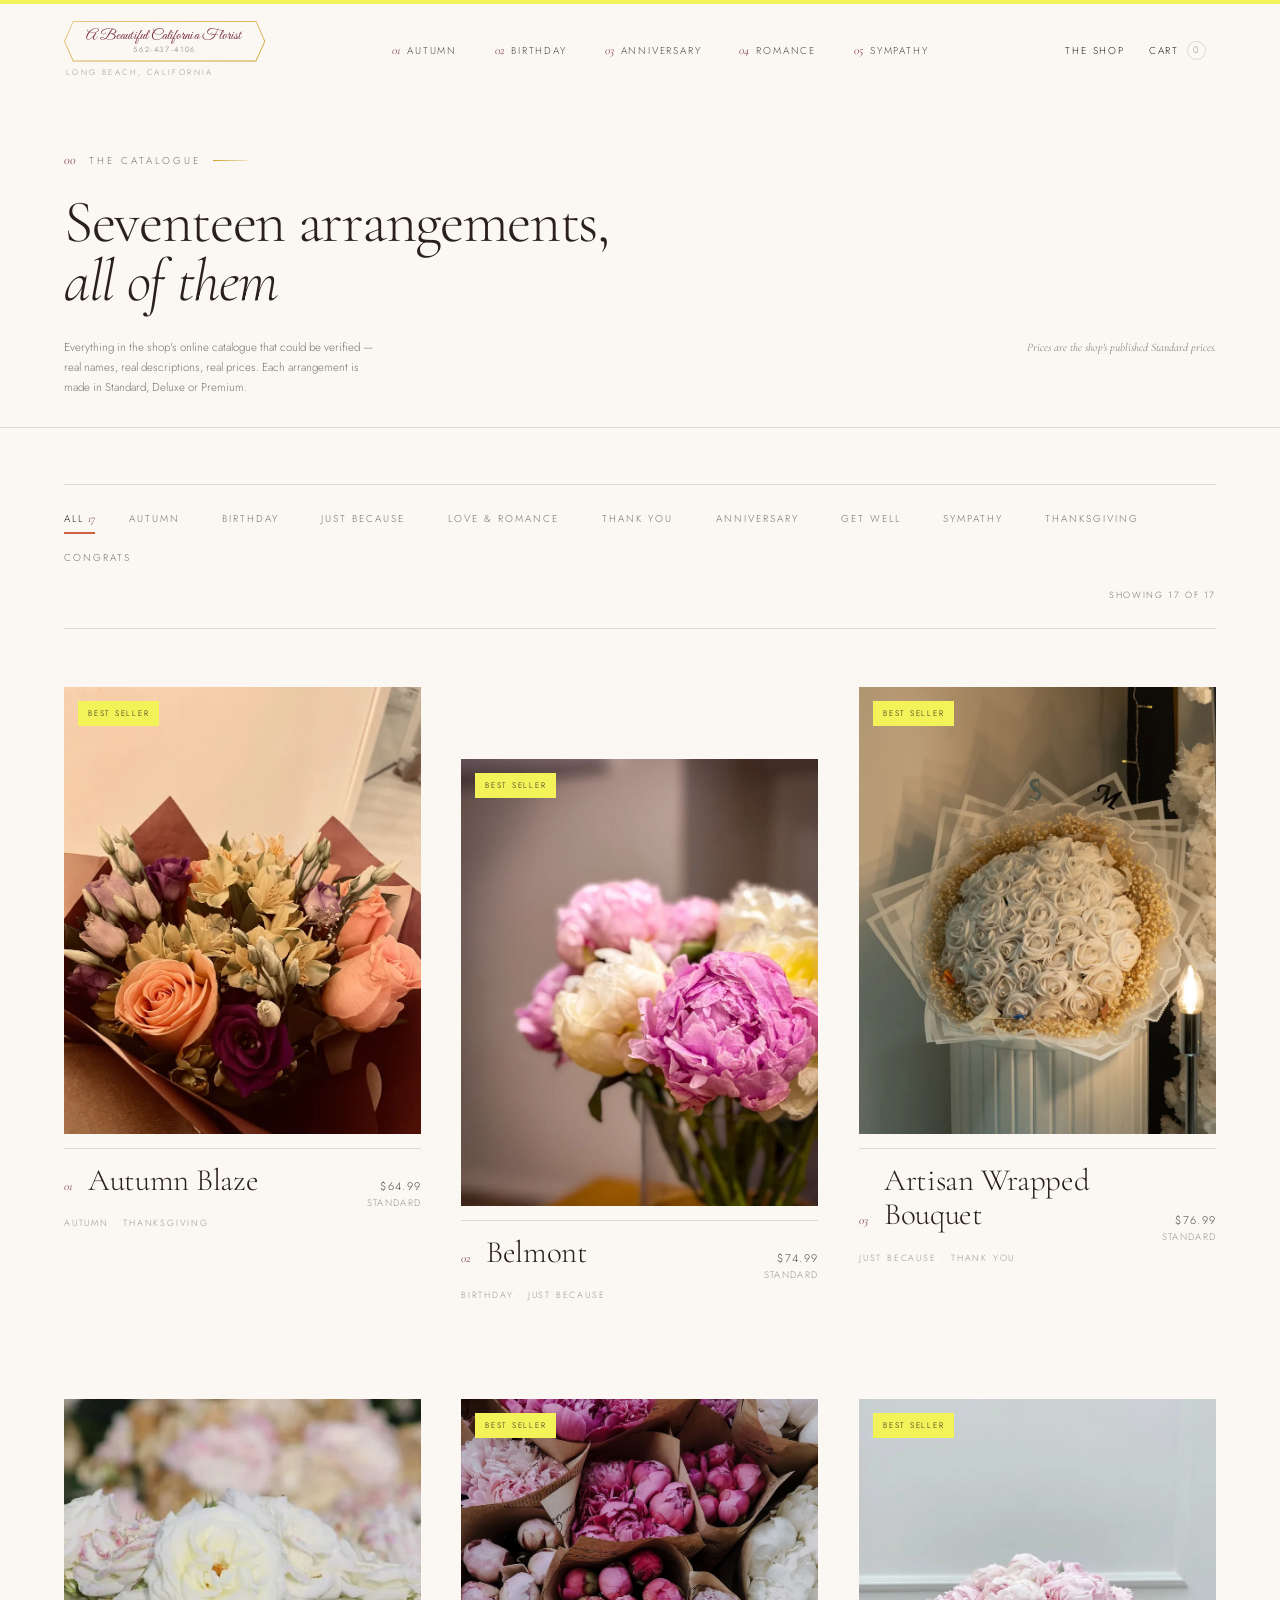
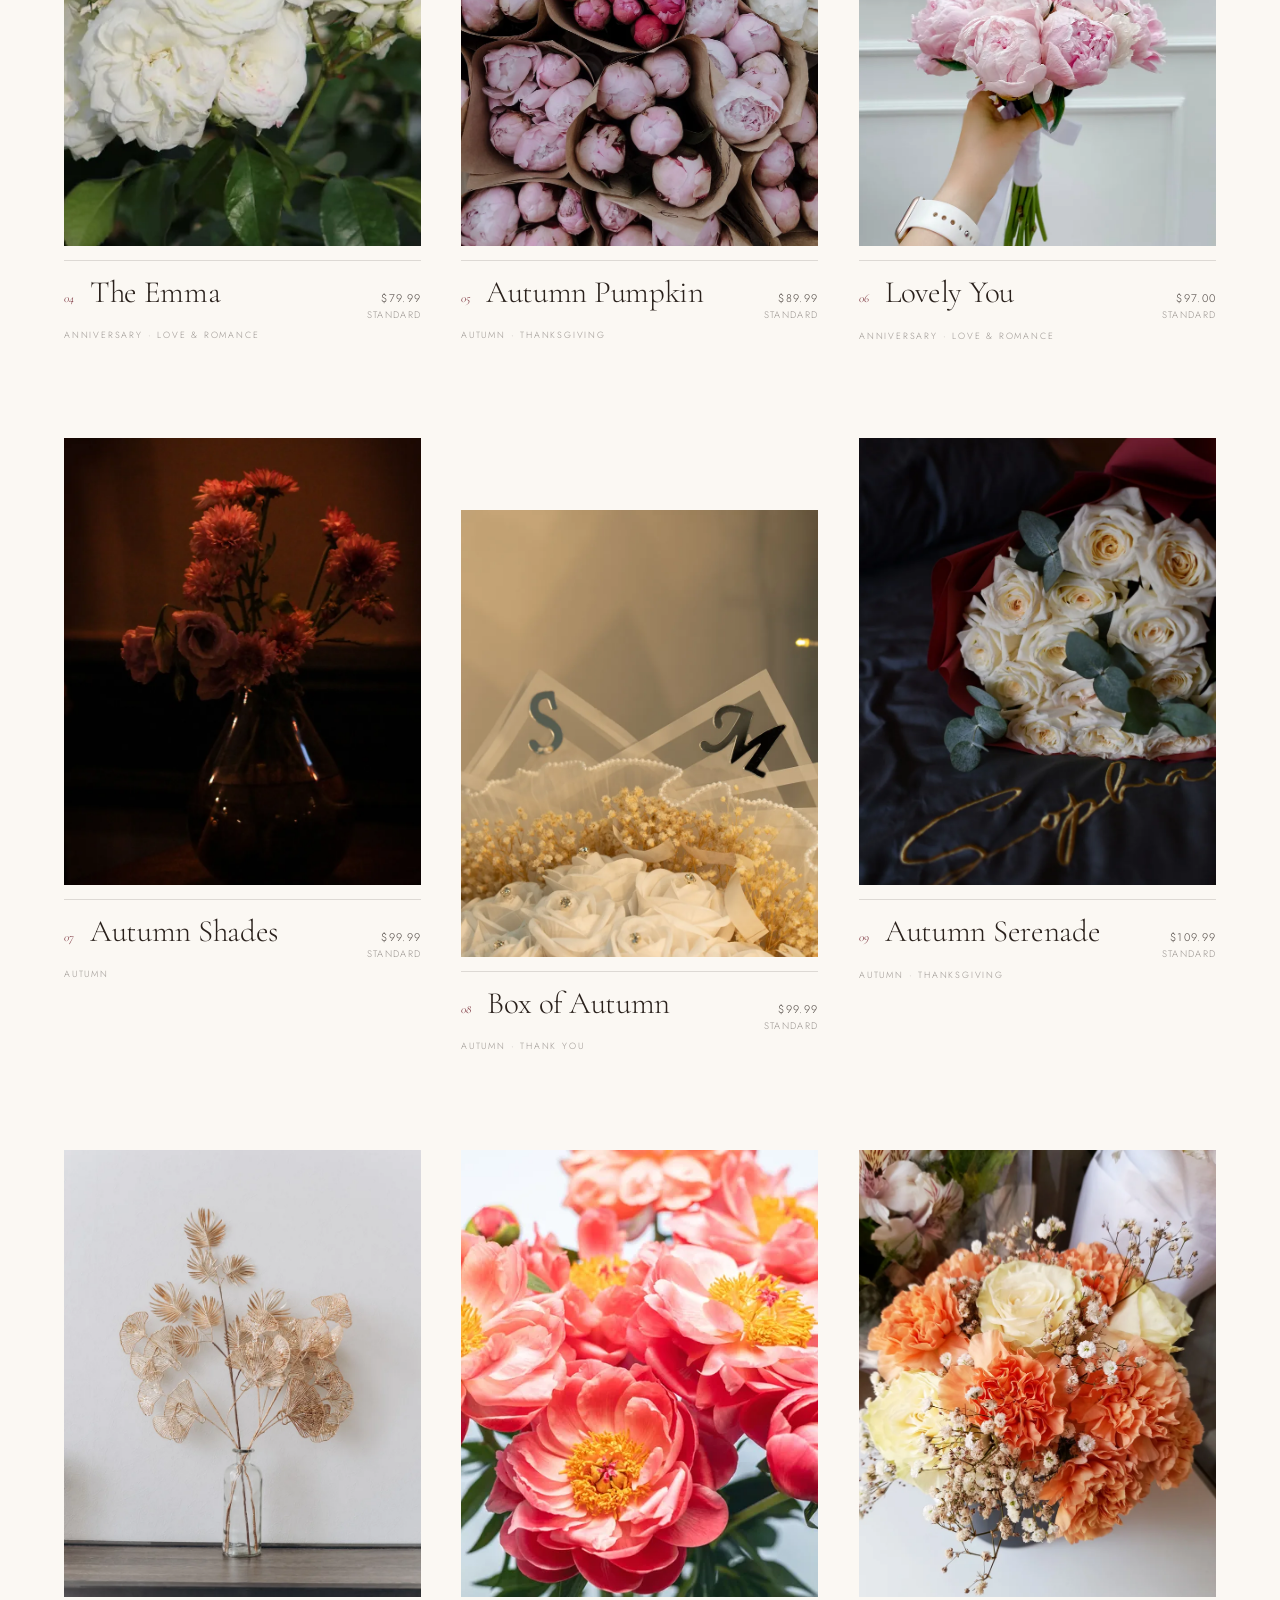
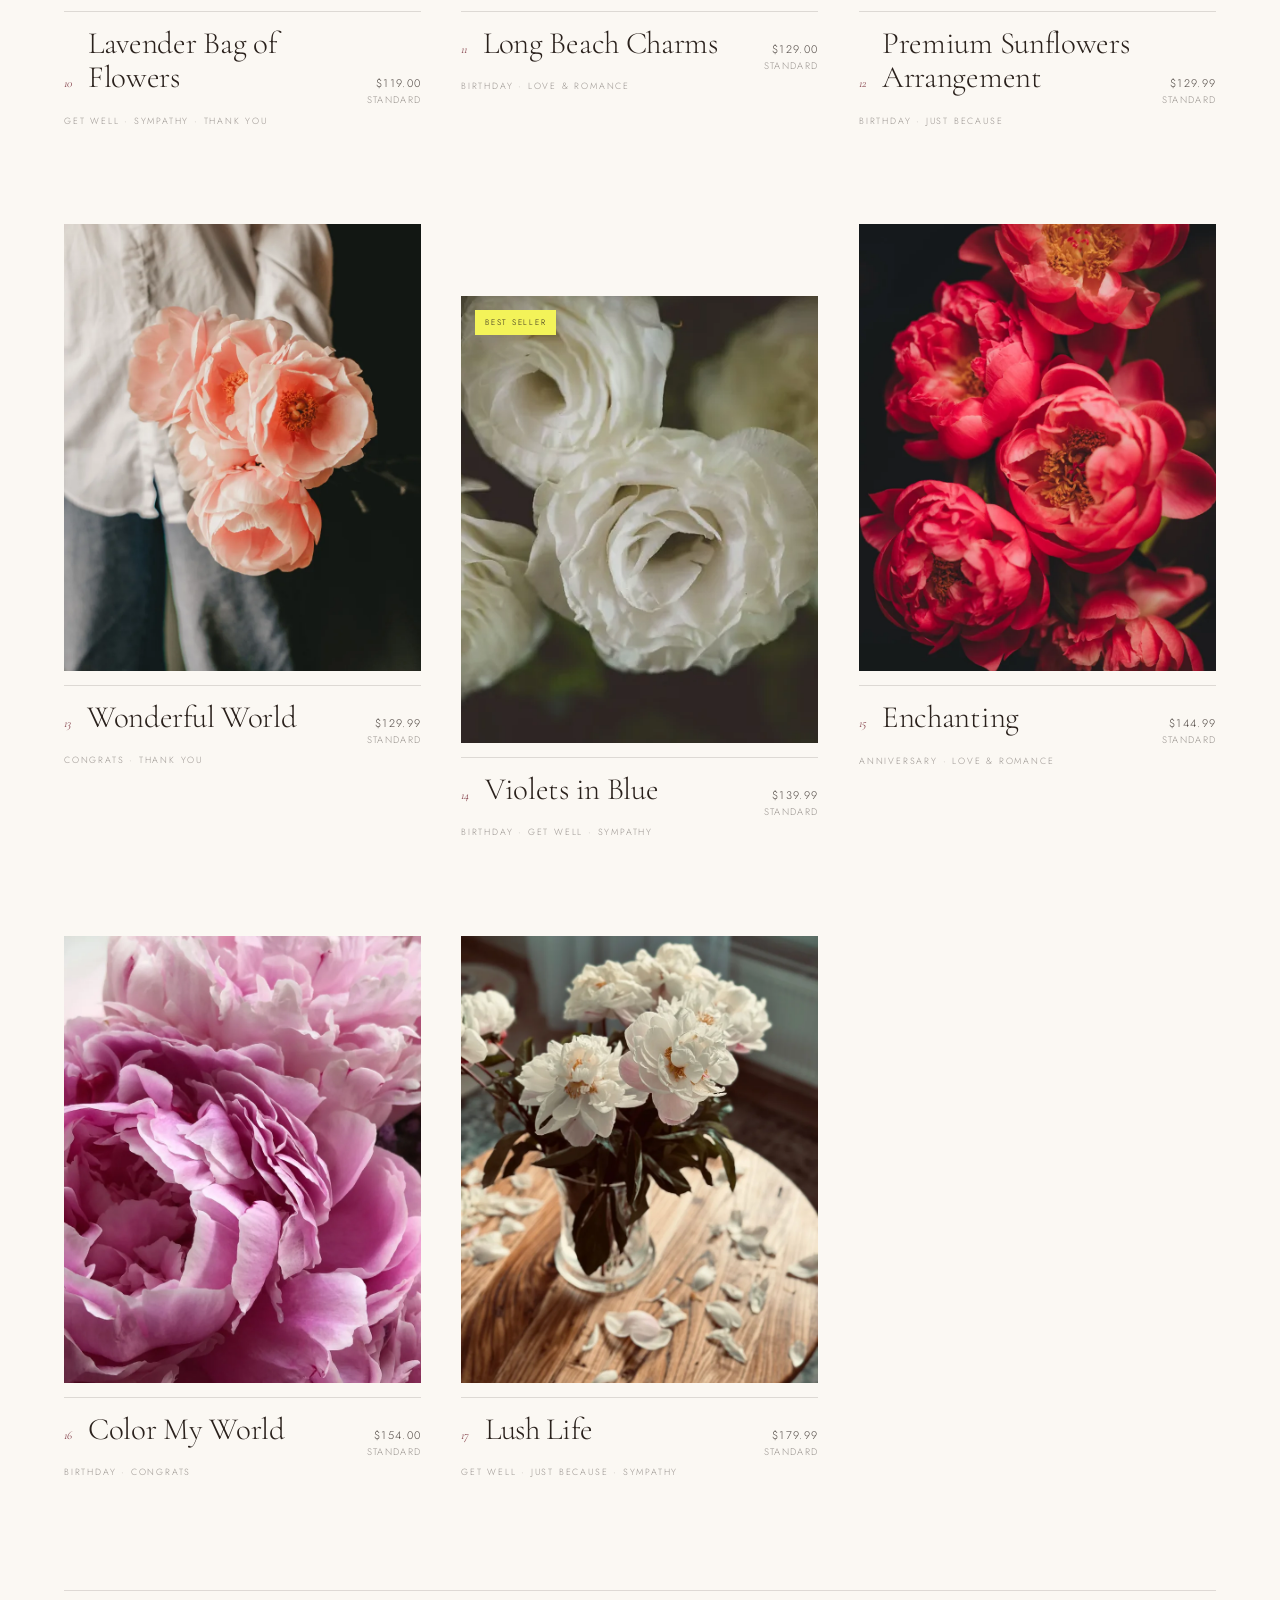
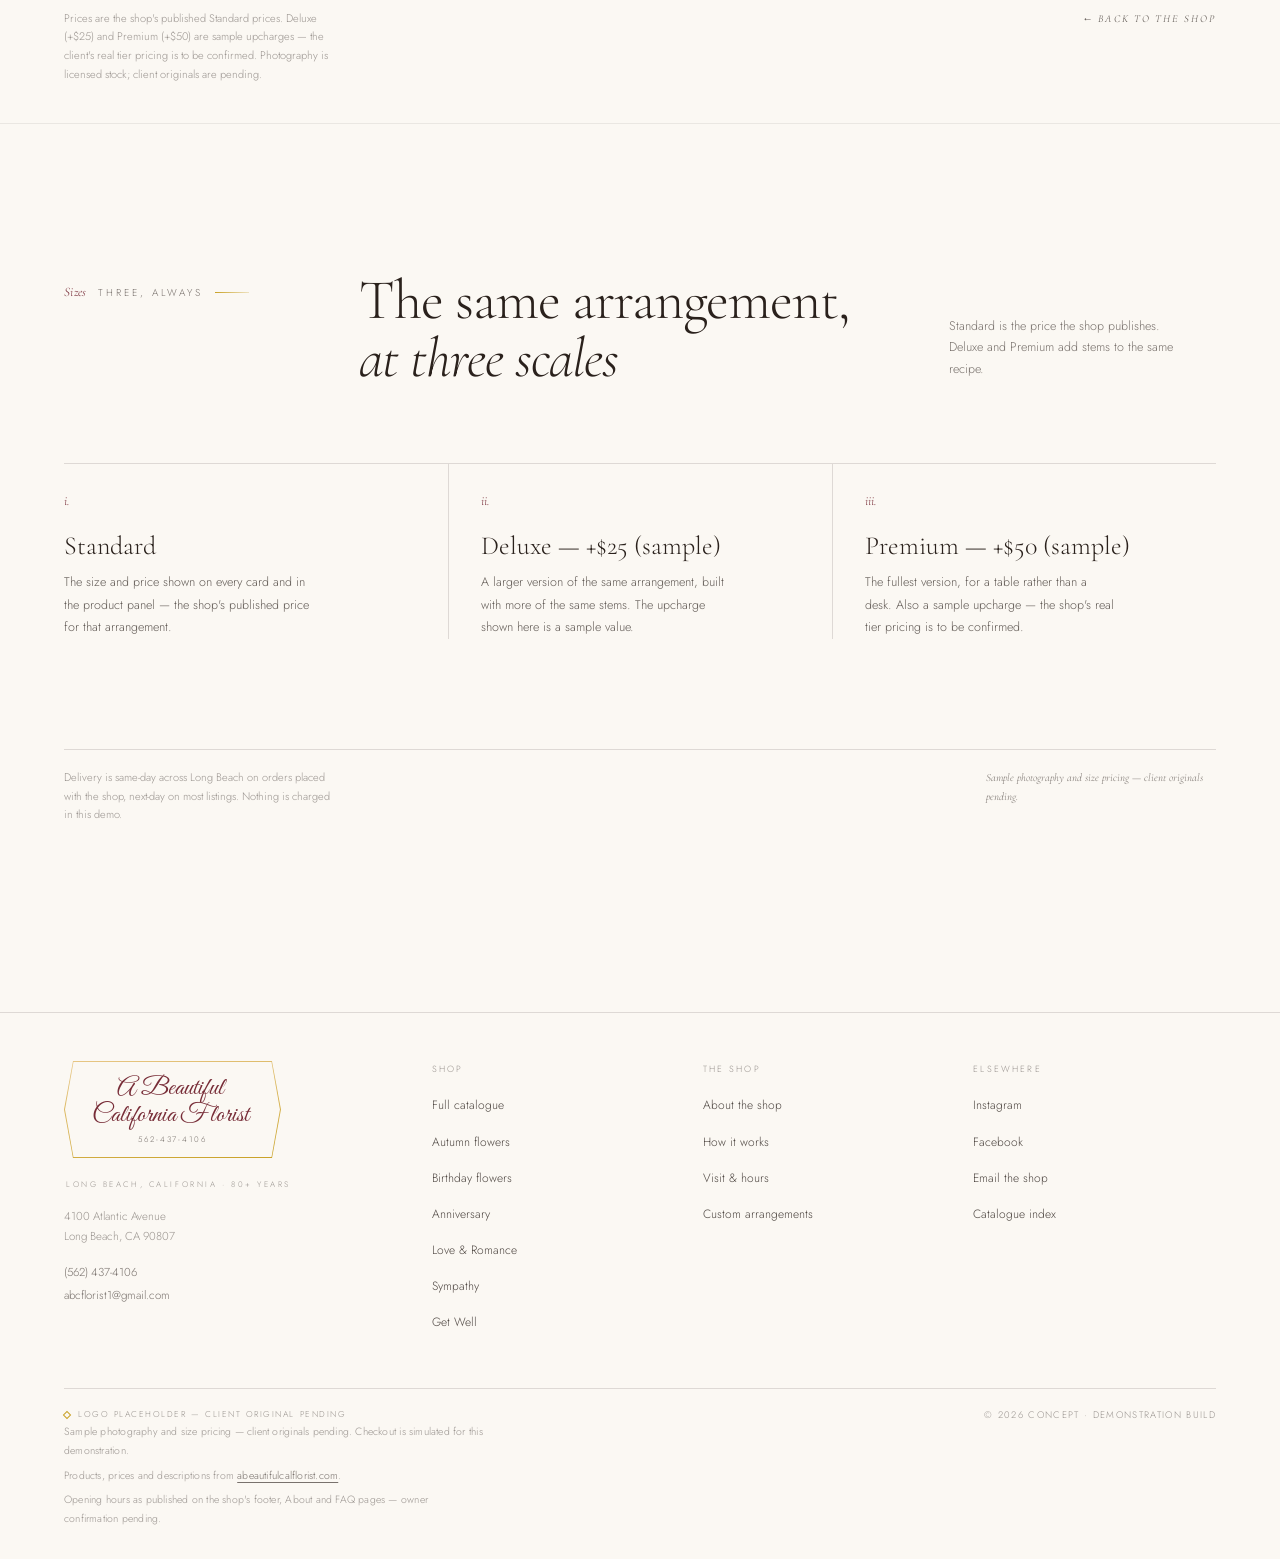
==== commit 7cc26e65: "Update florist preview to client-reported 4100 Atlantic Avenue location" ====
--- a/collection.html
+++ b/collection.html
@@ -129,7 +129,7 @@
           <span class="brand-phone">562-437-4106</span>
         </span>
         <span class="brand-sub">Long Beach, California · 80+ years</span>
-        <p>611 E Carson St Ste B<br>Long Beach, CA 90807</p>
+        <p>4100 Atlantic Avenue<br>Long Beach, CA 90807</p>
         <div class="footer-contact">
           <a href="tel:+15624374106">(562) 437-4106</a>
           <a href="mailto:abcflorist1@gmail.com">abcflorist1@gmail.com</a>
@@ -332,7 +332,7 @@
               <span class="co-choice__mark" aria-hidden="true"></span>
               <span class="co-choice__body">
                 <span class="co-choice__label">Pick up at the shop</span>
-                <span class="co-choice__note">611 E Carson St Ste B, Long Beach — Mon–Fri 9–5, Sat 9–3, closed Sunday.</span>
+                <span class="co-choice__note">4100 Atlantic Avenue, Long Beach — Mon–Fri 9–5, Sat 9–3, closed Sunday.</span>
               </span>
             </label>
           </fieldset>
@@ -362,7 +362,7 @@
             </div>
           </div>
 
-          <p class="co-pickup-note" data-co-pickup-note hidden>Collect from the counter at 611 E Carson St Ste B, between the hours above. Nothing is held for you in this demo.</p>
+          <p class="co-pickup-note" data-co-pickup-note hidden>Collect from the counter at 4100 Atlantic Avenue, between the hours above. Nothing is held for you in this demo.</p>
 
           <div class="co-fields two co-when">
             <div class="field" data-field>
@@ -444,13 +444,13 @@
       <li><a href="index.html#collection" data-menu-link><span class="mi-no">01</span><span class="mi-name">Flowers</span><span class="mi-note">Autumn</span></a></li>
       <li><a href="index.html#house" data-menu-link><span class="mi-no">02</span><span class="mi-name">The Shop</span><span class="mi-note">80+ years</span></a></li>
       <li><a href="index.html#atelier" data-menu-link><span class="mi-no">03</span><span class="mi-name">How it works</span><span class="mi-note">Delivery</span></a></li>
-      <li><a href="index.html#visit" data-menu-link><span class="mi-no">04</span><span class="mi-name">Visit</span><span class="mi-note">Carson St</span></a></li>
+      <li><a href="index.html#visit" data-menu-link><span class="mi-no">04</span><span class="mi-name">Visit</span><span class="mi-note">Atlantic Ave</span></a></li>
       <li><a href="index.html#collection" data-nav-filter="sympathy-and-funeral"><span class="mi-no">05</span><span class="mi-name">Sympathy</span><span class="mi-note">Condolence</span></a></li>
     </ol>
     <div style="margin-top:26px"><a class="ulink" href="collection.html#catalogue">You are here — the full catalogue</a></div>
   </div>
   <div class="menu-foot">
-    <p>611 E Carson St Ste B, Long Beach, CA 90807<br>Mon–Fri 9–5 · Sat 9–3 · Sun closed</p>
+    <p>4100 Atlantic Avenue, Long Beach, CA 90807<br>Mon–Fri 9–5 · Sat 9–3 · Sun closed</p>
     <div class="m-row">
       <a class="ulink" href="tel:+15624374106">(562) 437-4106</a>
       <a class="ulink" href="mailto:abcflorist1@gmail.com">Email</a>
